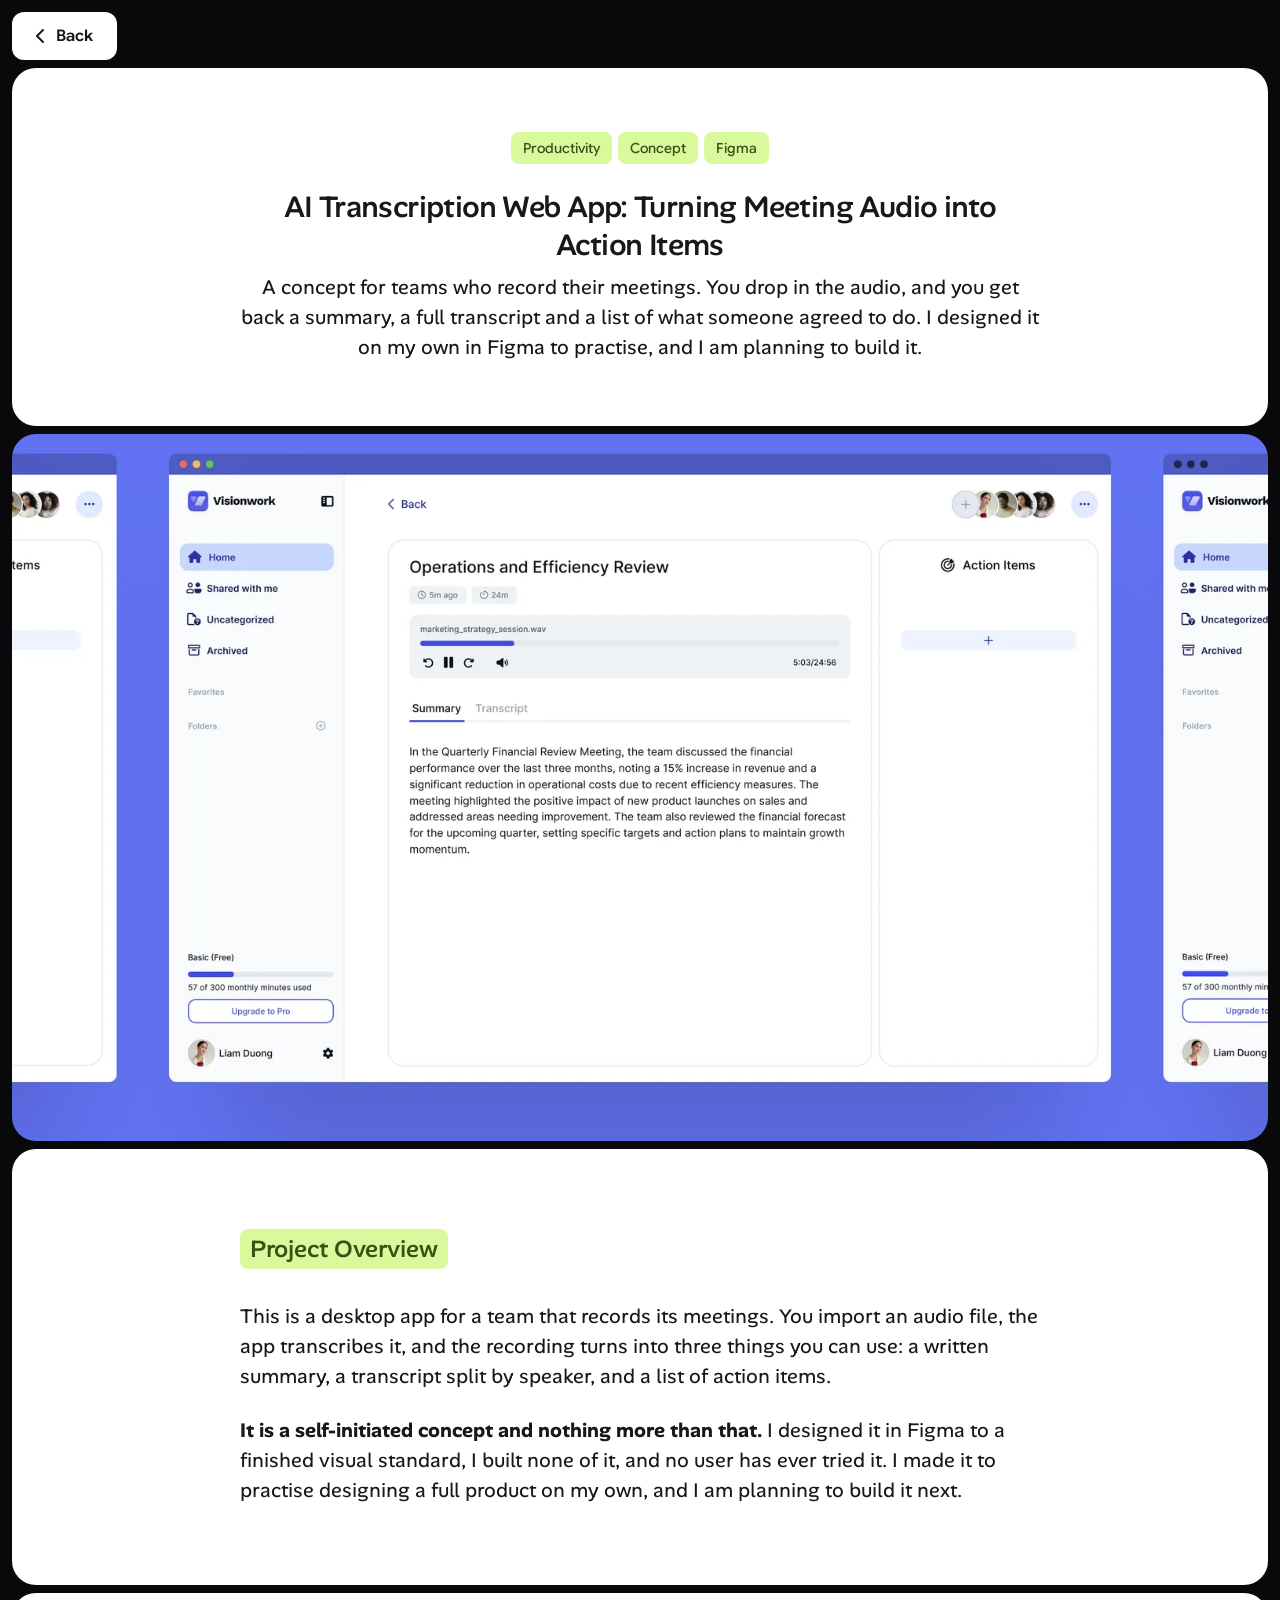
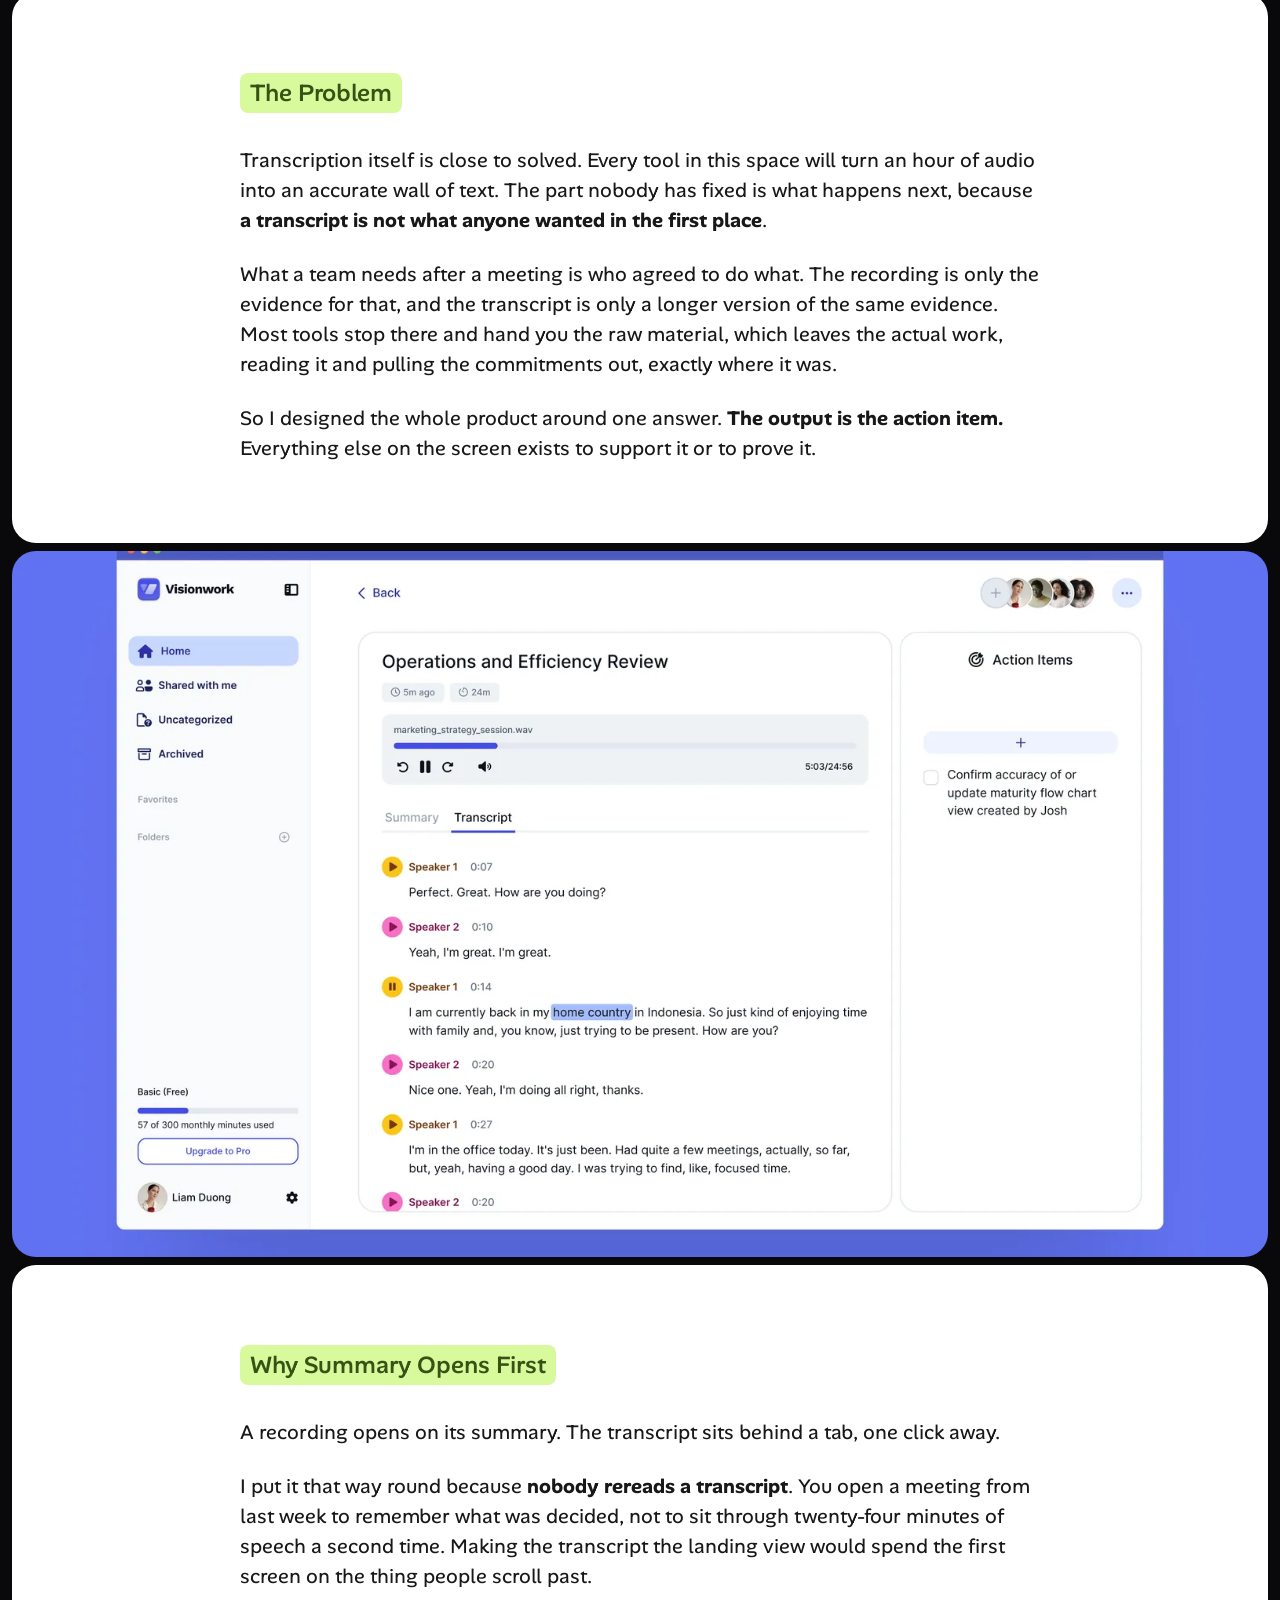
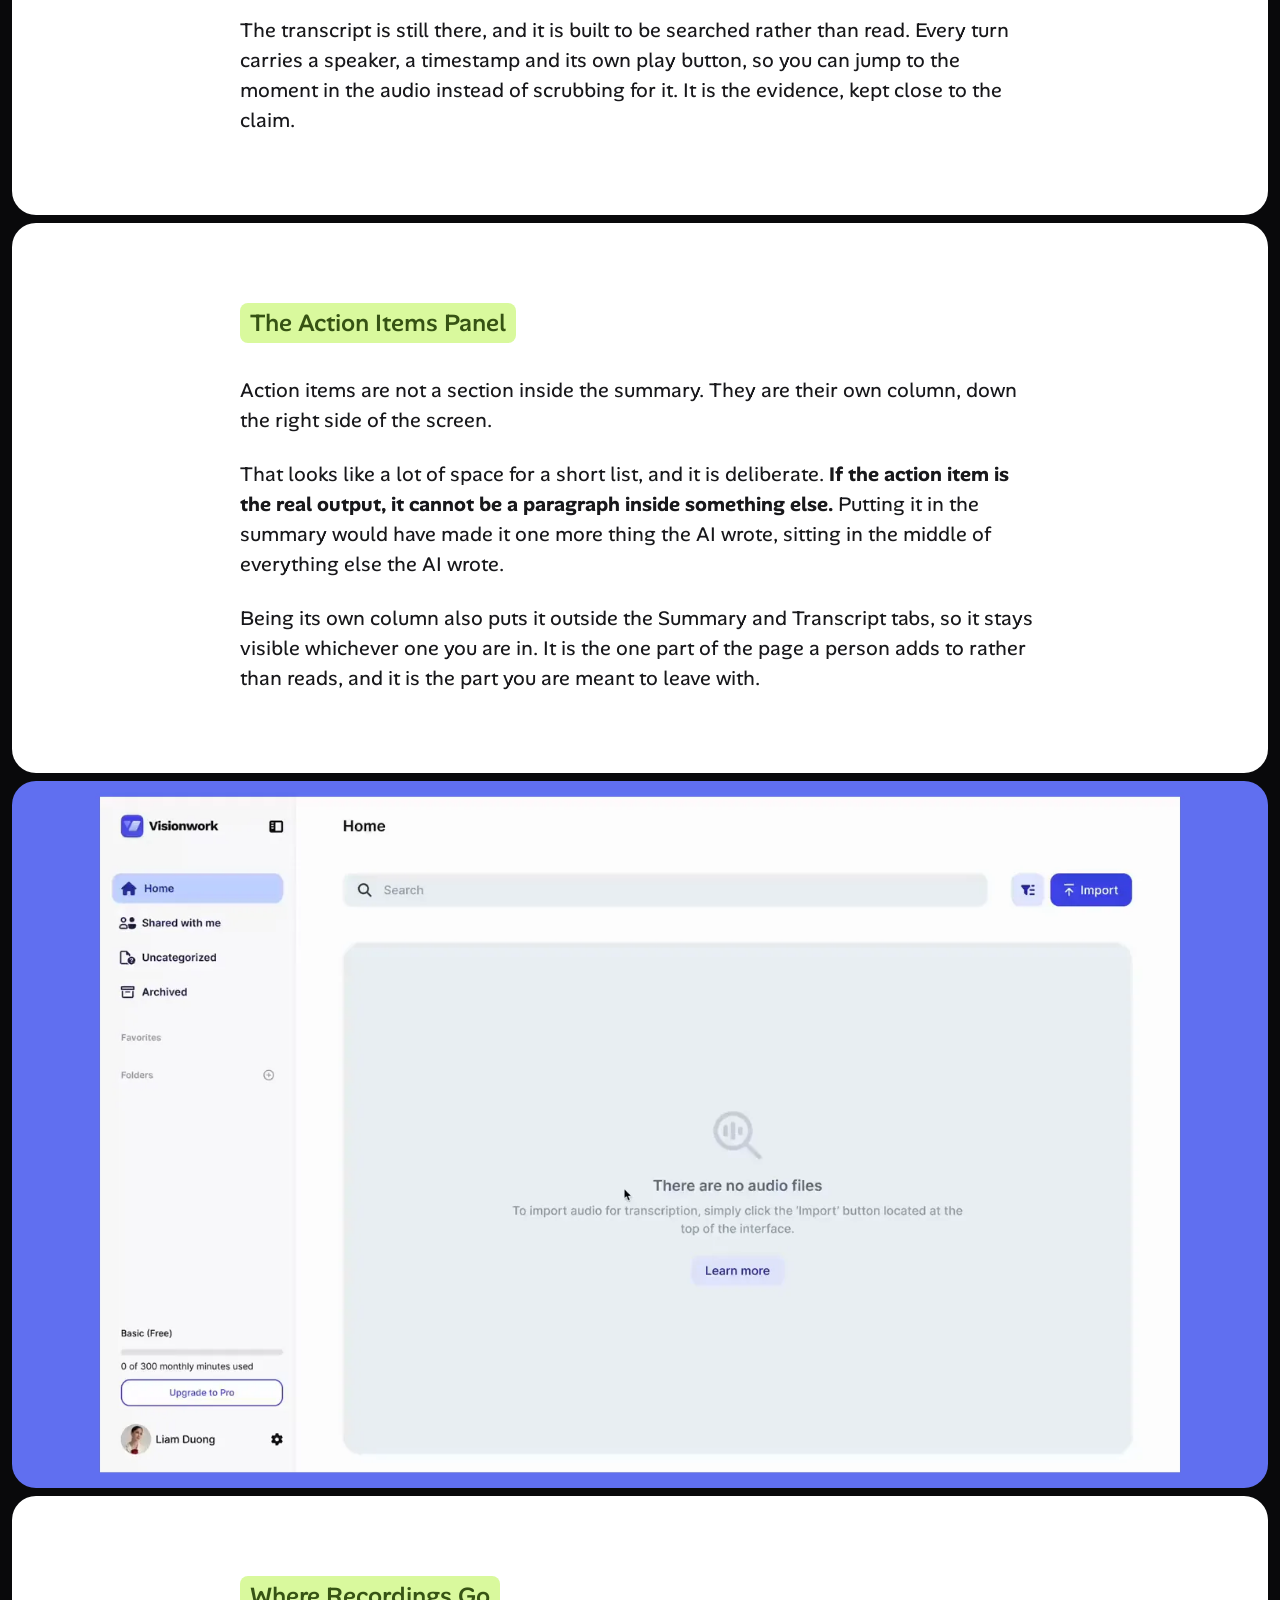
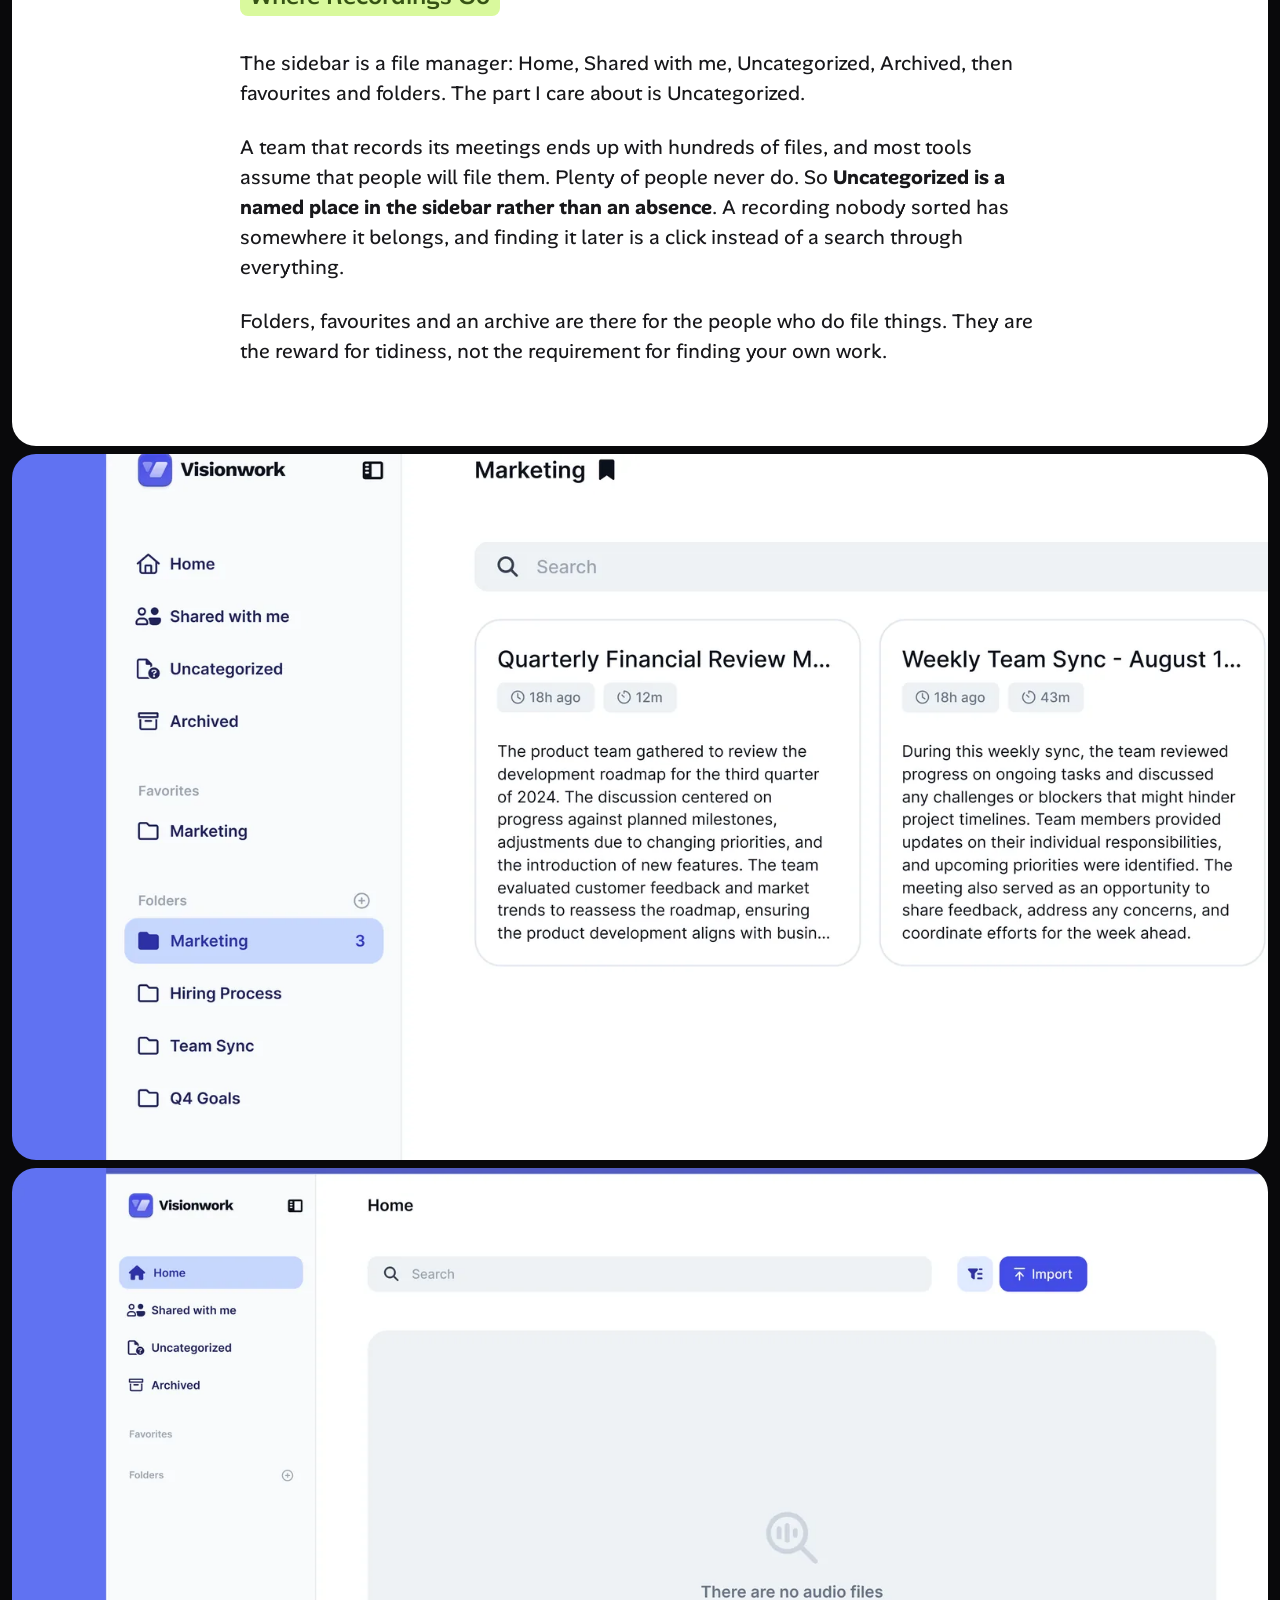
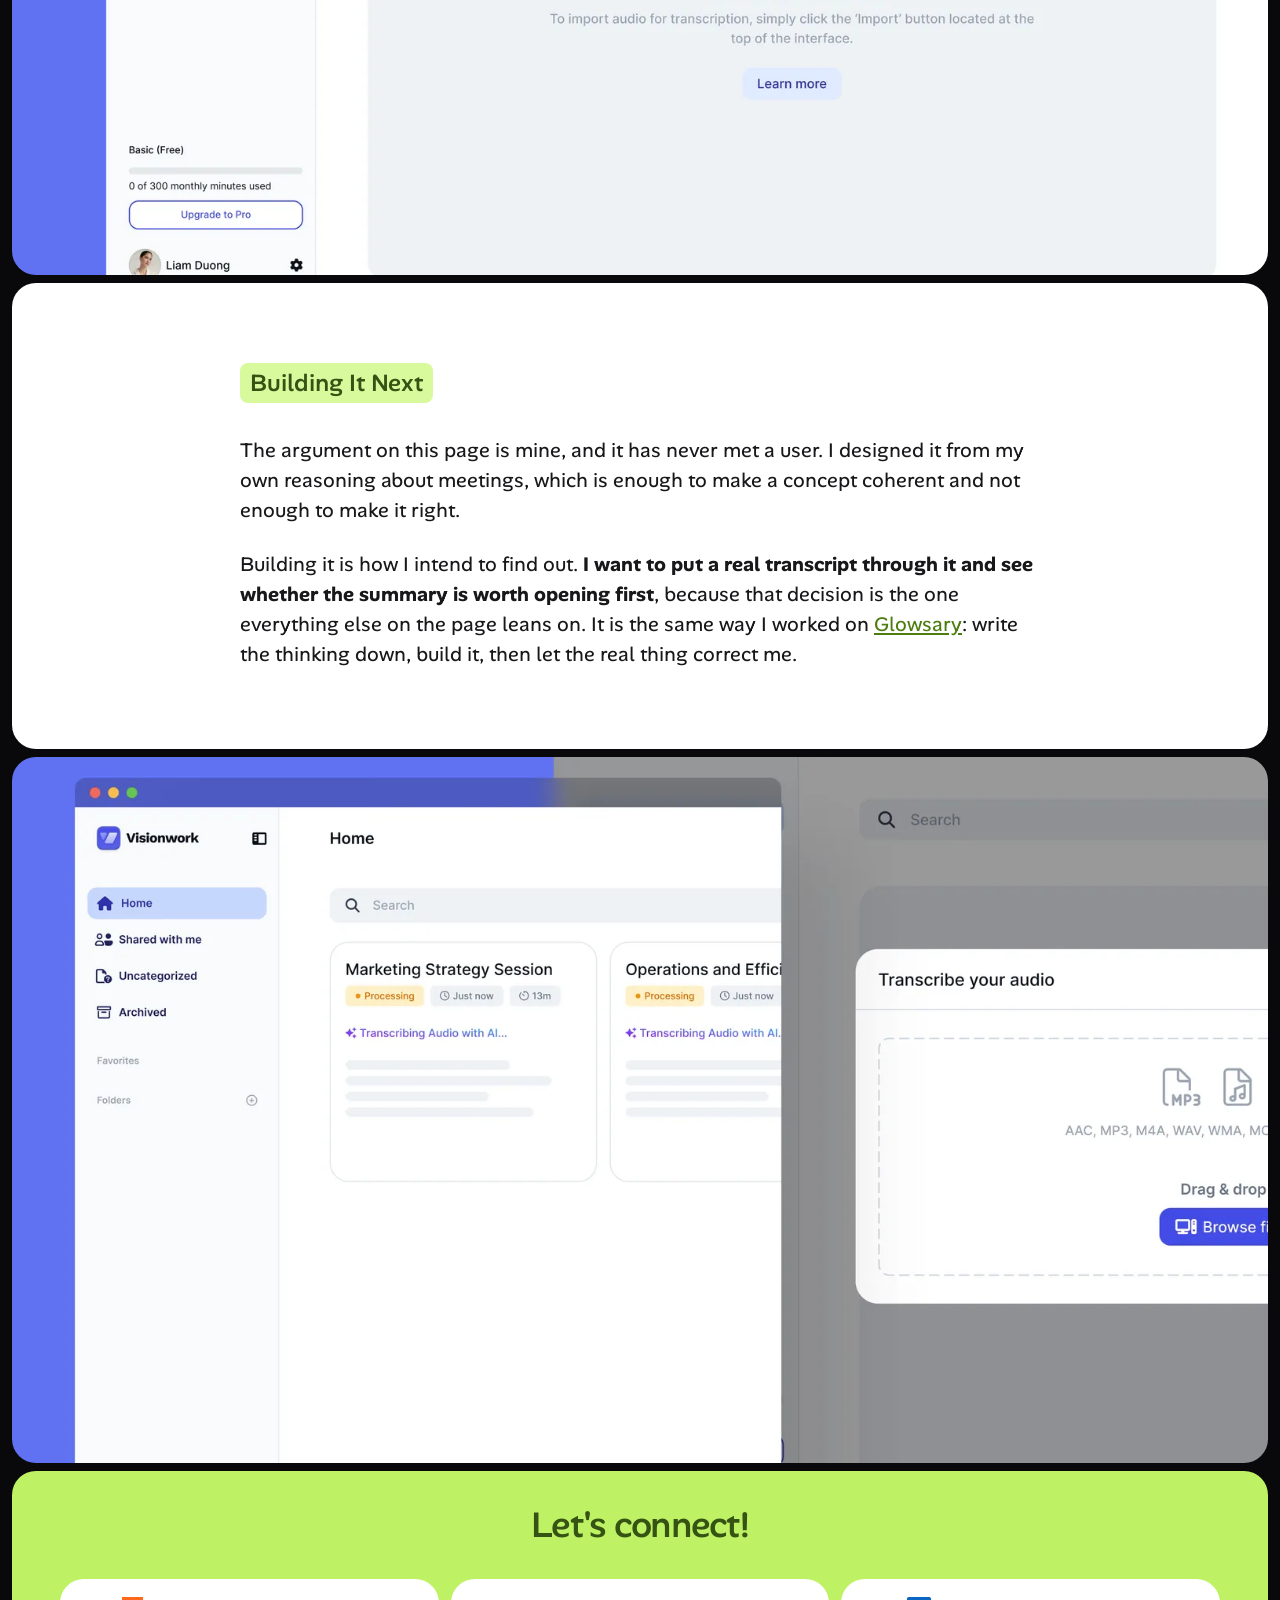
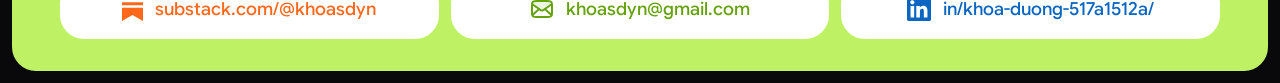
==== ai-transcription.html @ 2e740c95 "Replace the project-04 placeholder with the AI Transcription Web App case study" ====
<!DOCTYPE html>
<html lang="en">
<head>
<meta charset="UTF-8">
<meta name="viewport" content="width=device-width, initial-scale=1.0">

<title>AI Transcription Web App — Case Study | Khoa Duong</title>
<meta name="description" content="A self-initiated concept for teams who record meetings. I designed it around one idea: the useful output of a meeting is not the recording, it is who does what next.">

<meta property="og:type" content="article">
<meta property="og:url" content="https://khoasdyn.github.io/ai-transcription.html">
<meta property="og:title" content="AI Transcription Web App — Case Study | Khoa Duong">
<meta property="og:description" content="A concept for teams who record meetings, designed around the idea that the useful output is the action item, not the transcript.">
<meta property="og:image" content="https://khoasdyn.github.io/assets/images/profile-photo-og.jpg">
<meta name="twitter:card" content="summary">

<meta name="theme-color" content="#09090B">
<link rel="canonical" href="https://khoasdyn.github.io/ai-transcription.html">
<link rel="icon" href="assets/images/logo-avatar.png">

<link rel="preload" href="assets/fonts/alan-sans-variable.woff2" as="font" type="font/woff2" crossorigin>
<link rel="preload" href="assets/fonts/google-sans-flex-variable.woff2" as="font" type="font/woff2" crossorigin>

<link rel="stylesheet" href="css/style.css">
</head>
<body>

<a class="skip-link" href="#case-study">Skip to content</a>

<div class="page">

  <!-- ============ BACK ============ -->
  <a class="back-btn" href="index.html">
    <i class="icon i-chevron-left" aria-hidden="true"></i>Back
  </a>

  <main class="cs-main" id="case-study" tabindex="-1">

  <!-- ============ TITLE ============ -->
  <header class="section cs-title">
    <div class="tag-list">
      <span class="tag">Productivity</span>
      <span class="tag">Concept</span>
      <span class="tag">Figma</span>
    </div>

    <div class="cs-title-text">
      <h1>AI Transcription Web App: Turning Meeting Audio into Action Items</h1>
      <p>A concept for teams who record their meetings. You drop in the audio, and you get back a summary, a full transcript and a list of what someone agreed to do. I designed it on my own in Figma to practise, and I am planning to build it.</p>
    </div>
  </header>

  <!-- ============ COVER ============
       The real cover, the same file the homepage card uses. No lazy loading
       here: it is the largest thing above the fold. -->
  <div class="cs-figure">
    <img src="assets/project-case-study-images/ai-transcription/ai-transcription-cover.webp" fetchpriority="high" decoding="async" alt="The app's detail view, showing an AI summary of a recorded meeting beside an Action Items column">
  </div>

  <!-- ============ BODY ============
       Five real media slots, in reading order: the transcript view, the demo
       recording, the folder sidebar, the empty state, and the import dialog.
       The video autoplays muted on a loop, so it needs no JavaScript and no
       controls.

       Every text block carries a heading. A block with no badge above it reads
       as a loose offcut of the block before it, so the page does not use one. -->

  <section class="section cs-block">
    <h2 class="cs-badge">Project Overview</h2>
    <div class="cs-prose">
      <p>This is a desktop app for a team that records its meetings. You import an audio file, the app transcribes it, and the recording turns into three things you can use: a written summary, a transcript split by speaker, and a list of action items.</p>
      <p><strong>It is a self-initiated concept and nothing more than that.</strong> I designed it in Figma to a finished visual standard, I built none of it, and no user has ever tried it. I made it to practise designing a full product on my own, and I am planning to build it next.</p>
    </div>
  </section>

  <section class="section cs-block">
    <h2 class="cs-badge">The Problem</h2>
    <div class="cs-prose">
      <p>Transcription itself is close to solved. Every tool in this space will turn an hour of audio into an accurate wall of text. The part nobody has fixed is what happens next, because <strong>a transcript is not what anyone wanted in the first place</strong>.</p>
      <p>What a team needs after a meeting is who agreed to do what. The recording is only the evidence for that, and the transcript is only a longer version of the same evidence. Most tools stop there and hand you the raw material, which leaves the actual work, reading it and pulling the commitments out, exactly where it was.</p>
      <p>So I designed the whole product around one answer. <strong>The output is the action item.</strong> Everything else on the screen exists to support it or to prove it.</p>
    </div>
  </section>

  <!-- Image 01 — the Transcript tab open, speaker-labelled and timestamped,
       with a real action item sitting in the right-hand column. -->
  <div class="cs-figure">
    <img src="assets/project-case-study-images/ai-transcription/ai-transcription-01.webp" alt="The Transcript tab, showing the conversation split by speaker with a timestamp on each turn, and an action item in the column on the right" loading="lazy">
  </div>

  <section class="section cs-block">
    <h2 class="cs-badge">Why Summary Opens First</h2>
    <div class="cs-prose">
      <p>A recording opens on its summary. The transcript sits behind a tab, one click away.</p>
      <p>I put it that way round because <strong>nobody rereads a transcript</strong>. You open a meeting from last week to remember what was decided, not to sit through twenty-four minutes of speech a second time. Making the transcript the landing view would spend the first screen on the thing people scroll past.</p>
      <p>The transcript is still there, and it is built to be searched rather than read. Every turn carries a speaker, a timestamp and its own play button, so you can jump to the moment in the audio instead of scrubbing for it. It is the evidence, kept close to the claim.</p>
    </div>
  </section>

  <section class="section cs-block">
    <h2 class="cs-badge">The Action Items Panel</h2>
    <div class="cs-prose">
      <p>Action items are not a section inside the summary. They are their own column, down the right side of the screen.</p>
      <p>That looks like a lot of space for a short list, and it is deliberate. <strong>If the action item is the real output, it cannot be a paragraph inside something else.</strong> Putting it in the summary would have made it one more thing the AI wrote, sitting in the middle of everything else the AI wrote.</p>
      <p>Being its own column also puts it outside the Summary and Transcript tabs, so it stays visible whichever one you are in. It is the one part of the page a person adds to rather than reads, and it is the part you are meant to leave with.</p>
    </div>
  </section>

  <!-- Video 02 — the flow end to end: the empty state, importing two audio
       files, the cards sitting in Processing while the app works, then opening
       a finished recording and adding an action item. Muted and looping, so no
       controls and no audio. -->
  <div class="cs-figure">
    <video src="assets/project-case-study-images/ai-transcription/ai-transcription-02.mp4"
           poster="assets/project-case-study-images/ai-transcription/ai-transcription-02-poster.webp"
           autoplay muted loop playsinline preload="metadata"
           aria-label="A screen recording of the app in use: two audio files are imported, their cards show a Processing state while the app transcribes them, then a finished recording opens on its transcript and an action item is added"></video>
  </div>

  <section class="section cs-block">
    <h2 class="cs-badge">Where Recordings Go</h2>
    <div class="cs-prose">
      <p>The sidebar is a file manager: Home, Shared with me, Uncategorized, Archived, then favourites and folders. The part I care about is Uncategorized.</p>
      <p>A team that records its meetings ends up with hundreds of files, and most tools assume that people will file them. Plenty of people never do. So <strong>Uncategorized is a named place in the sidebar rather than an absence</strong>. A recording nobody sorted has somewhere it belongs, and finding it later is a click instead of a search through everything.</p>
      <p>Folders, favourites and an archive are there for the people who do file things. They are the reward for tidiness, not the requirement for finding your own work.</p>
    </div>
  </section>

  <!-- Image 03 — the sidebar with folders and favourites, and a folder open
       showing its recordings as summary cards. -->
  <div class="cs-figure">
    <img src="assets/project-case-study-images/ai-transcription/ai-transcription-03.webp" alt="A folder called Marketing open in the app, with its recordings shown as cards and the folder list in the sidebar beside them" loading="lazy">
  </div>

  <!-- Image 04 — day one: the empty state, before any audio has been imported. -->
  <div class="cs-figure">
    <img src="assets/project-case-study-images/ai-transcription/ai-transcription-04.webp" alt="The empty state on a new account, telling the reader there are no audio files yet and where the Import button is" loading="lazy">
  </div>

  <section class="section cs-block">
    <h2 class="cs-badge">Building It Next</h2>
    <div class="cs-prose">
      <p>The argument on this page is mine, and it has never met a user. I designed it from my own reasoning about meetings, which is enough to make a concept coherent and not enough to make it right.</p>
      <p>Building it is how I intend to find out. <strong>I want to put a real transcript through it and see whether the summary is worth opening first</strong>, because that decision is the one everything else on the page leans on. It is the same way I worked on <a href="glowsary.html">Glowsary</a>: write the thinking down, build it, then let the real thing correct me.</p>
    </div>
  </section>

  <!-- Image 05 — the import path: the drag-and-drop dialog with the accepted
       audio formats, over the Home screen with two files already processing. -->
  <div class="cs-figure">
    <img src="assets/project-case-study-images/ai-transcription/ai-transcription-05.webp" alt="The import dialog, accepting audio files by drag and drop, over the home screen where two recordings are already being transcribed" loading="lazy">
  </div>

  </main>

  <!-- ============ CONTACT ============
       Same block as the homepage footer, kept identical on purpose. -->
  <footer class="contact">
    <h2>Let's connect!</h2>

    <div class="contact-cards">
      <a class="contact-card contact-substack" href="https://substack.com/@khoasdyn"
         target="_blank" rel="noopener noreferrer" aria-label="Read my writing on Substack">
        <img src="assets/logos/substack-logo.svg" alt="" width="21" height="24">substack.com/@khoasdyn
      </a>
      <a class="contact-card contact-email" href="mailto:khoasdyn@gmail.com"
         aria-label="Email me at khoasdyn@gmail.com">
        <img src="assets/logos/email-icon.svg" alt="" width="24" height="24">khoasdyn@gmail.com
      </a>
      <a class="contact-card contact-linkedin" href="https://www.linkedin.com/in/khoa-duong-517a1512a/"
         target="_blank" rel="noopener noreferrer" aria-label="Connect with me on LinkedIn">
        <img src="assets/logos/linkedin-logo.svg" alt="" width="24" height="24">in/khoa-duong-517a1512a/
      </a>
    </div>
  </footer>

</div>
</body>
</html>
---- css/style.css ----
/* =========================================================
   Khoa Duong — Portfolio
   Fonts

   Both are self-hosted variable fonts, subset to Latin and
   Vietnamese and compressed to WOFF2. One file each covers
   every weight from 300 to 900.

   Alan Sans has no Vietnamese glyphs. The page is in English,
   so it carries the design. Any Vietnamese text must be set
   in Google Sans Flex.
   ========================================================= */
@font-face {
  font-family: "Alan Sans";
  src: url("../assets/fonts/alan-sans-variable.woff2") format("woff2");
  font-weight: 300 900;
  font-style: normal;
  font-display: swap;
}

@font-face {
  font-family: "Google Sans Flex";
  src: url("../assets/fonts/google-sans-flex-variable.woff2") format("woff2");
  font-weight: 300 900;
  font-style: normal;
  font-display: swap;
}

/* =========================================================
   Design tokens
   ========================================================= */
:root {
  /* ---- Primitives -------------------------------------
     Straight from the _Primitives token file. Two scales only:
     Lime is the brand, Zinc is every neutral. Do not add a
     third hue here, and do not write a raw hex anywhere else
     in this file. */
  --lime-50:  #F7FEE7;
  --lime-100: #ECFCCB;
  --lime-200: #D9F99D;
  --lime-300: #BEF264;
  --lime-400: #A3E635;
  --lime-500: #84CC16;
  --lime-600: #65A30D;
  --lime-700: #4D7C0F;
  --lime-800: #3F6212;
  --lime-900: #365314;
  --lime-950: #1A2E05;

  --zinc-50:  #FAFAFA;
  --zinc-100: #F4F4F5;
  --zinc-200: #E4E4E7;
  --zinc-300: #D4D4D8;
  --zinc-400: #A1A1AA;
  --zinc-500: #71717A;
  --zinc-600: #52525B;
  --zinc-700: #3F3F46;
  --zinc-800: #27272A;
  --zinc-900: #18181B;
  --zinc-950: #09090B;

  --white: #FFFFFF;
  --black: #000000;

  /* Third-party brand colours. These are the only values on
     the page outside Lime and Zinc, and they exist so a link
     label matches its own logo. Do not use them for UI. */
  --brand-substack: #FF681A;
  --brand-linkedin: #0A66C2;

  /* ---- Semantic ---------------------------------------
     What the primitives mean. Components reference these,
     never the raw scale, so a rebrand is a change here only. */
  --brand:         var(--lime-300);   /* avatar, footer, primary button */
  --brand-strong:  var(--lime-400);   /* project card icon badge */
  --brand-soft:    var(--lime-200);   /* inline badges in the hero */
  --brand-tint:    var(--lime-100);   /* tool cards */
  --brand-ink:     var(--lime-900);   /* text and icons on a brand surface */
  --brand-ink-soft:var(--lime-800);   /* tool card labels */

  --page:          var(--zinc-950);   /* the dark backdrop behind the cards */
  --surface:       var(--white);      /* section cards */
  --surface-muted: var(--zinc-100);   /* project label strip */
  --border:        var(--zinc-200);

  --text:          var(--zinc-900);   /* headings and primary copy */
  /* Inline links in case study copy. lime-600 is only 3.1:1 on white, so
     links use lime-700 at 5.4:1 instead. */
  --link:          var(--lime-700);
  --text-muted:    var(--zinc-600);
  --text-subtle:   var(--zinc-500);   /* education sub-labels */
  /* Figma specifies zinc-400 for dates, but that is 2.6:1 on white and fails
     WCAG AA. zinc-500 is 4.8:1 and reads almost identically at this size. */
  --text-meta:     var(--zinc-500);   /* dates */

  /* ---- Type scale (Figma) ---- */
  /* --lh-sm is already taken by display-sm, so text-sm's line height is
     --lh-tsm. It is only used by the case study tags. */
  --text-sm:    14px;  --lh-tsm:   20px;
  --text-md:    16px;  --lh-md:    24px;
  --text-lg:    18px;  --lh-lg:    28px;
  --text-xl:    20px;  --lh-xl:    30px;
  --display-xs: 24px;  --lh-xs:    32px;
  --display-sm: 30px;  --lh-sm:    38px;
  --display-md: 36px;  --lh-dmd:   44px;

  /* ---- Radii (Figma) ---- */
  --radius-md:   8px;
  --radius-xl:   12px;
  --radius-2xl:  16px;
  --radius-4xl:  24px;
  --radius-full: 9999px;

  /* ---- Layout ---- */
  --gap-section: 8px;   /* between the dark-separated cards */
  --pad-x: 48px;
  --pad-y: 64px;
  /* Case study body blocks sit taller than the homepage cards */
  --pad-y-case: 80px;
  /* The reading measure. Case study copy is capped at this width and centred
     in its card, so a line stays around 80 characters instead of running the
     full 1416px. Images are deliberately not capped. */
  --measure: 800px;

  --font-display: "Alan Sans", -apple-system, BlinkMacSystemFont, "Segoe UI", sans-serif;
  --font-body: "Google Sans Flex", -apple-system, BlinkMacSystemFont, "Segoe UI", sans-serif;
}

*,
*::before,
*::after { box-sizing: border-box; margin: 0; padding: 0; }

html { scroll-behavior: smooth; }

body {
  background: var(--page);
  font-family: var(--font-display);
  color: var(--text);
  padding: 12px;
  -webkit-font-smoothing: antialiased;
}

img { max-width: 100%; display: block; }

a:focus-visible,
.skip-link:focus-visible {
  outline: 3px solid var(--brand);
  outline-offset: 3px;
  border-radius: 4px;
}

.skip-link {
  position: absolute;
  left: -9999px;
  background: var(--surface);
  color: var(--text);
  padding: 12px 20px;
  border-radius: var(--radius-full);
  font-weight: 500;
  z-index: 10;
}
.skip-link:focus { left: 20px; top: 20px; }

.page {
  max-width: 1416px;
  margin: 0 auto;
  display: flex;
  flex-direction: column;
  gap: var(--gap-section);
}

/* A white rounded card. Every major block is one of these. */
.section {
  background: var(--surface);
  border-radius: var(--radius-4xl);
  padding: var(--pad-y) var(--pad-x);
  display: flex;
  flex-direction: column;
  gap: 32px;
}

/* Section headings */
h2 {
  font-family: var(--font-display);
  font-weight: 500;
  font-size: var(--display-sm);
  line-height: var(--lh-sm);
  letter-spacing: -0.02em;
}

h3 { font-family: var(--font-display); font-weight: 500; }

/* =========================================================
   Hero
   ========================================================= */
.hero {
  align-items: center;
  padding: 40px var(--pad-x);
}

.avatar {
  width: 96px;
  height: 96px;
  border-radius: var(--radius-full);
  background: var(--brand);
  overflow: hidden;
  flex-shrink: 0;
}
.avatar img { width: 100%; height: 100%; object-fit: cover; }

.hero-text {
  display: flex;
  flex-direction: column;
  gap: 24px;
  align-items: center;
  width: 100%;
}

.hero h1 {
  font-family: var(--font-display);
  font-weight: 500;
  font-size: var(--display-md);
  line-height: var(--lh-dmd);
  letter-spacing: -0.02em;
  text-align: center;
}

/* The lede is a wrapping row of phrases and badges rather than a block of text,
   so it can only break at a phrase boundary. The 6px gap is close enough to a
   space at this size to read as ordinary prose, and it also becomes the vertical
   gap between wrapped lines, which is what stops the badges from touching. */
.lede {
  display: flex;
  flex-wrap: wrap;
  align-items: center;
  justify-content: center;
  gap: 6px;
  font-size: var(--display-xs);
  line-height: var(--lh-xs);
  font-weight: 400;
  text-align: center;
}
.lede .phrase { white-space: nowrap; }

/* The vertical padding is what gives the pill its height, so the row gap above
   is measured from the pill edge and not from the text inside it. */
.badge {
  background: var(--brand-soft);
  color: var(--brand-ink);
  border-radius: var(--radius-md);
  padding: 4px 12px;
  font-weight: 500;
  white-space: nowrap;
  -webkit-box-decoration-break: clone;
  box-decoration-break: clone;
}

/* =========================================================
   Icons

   The duotone SVGs are authored with `currentColor`, which an
   <img> cannot inherit. Masking paints them with the current
   text colour while keeping the 12% fill, so one asset file
   works on any background.
   ========================================================= */
.icon {
  display: block;
  width: 24px;
  height: 24px;
  flex-shrink: 0;
  background-color: currentColor;
  -webkit-mask: var(--icon-url) center / contain no-repeat;
  mask: var(--icon-url) center / contain no-repeat;
}
.icon-32 { width: 32px; height: 32px; }

.i-chevron-left { --icon-url: url("../assets/duotone-icons/arrows/chevron-left.svg"); }
.i-folder    { --icon-url: url("../assets/duotone-icons/files/folder.svg"); }
.i-file      { --icon-url: url("../assets/duotone-icons/files/file-attachment-05.svg"); }
.i-briefcase { --icon-url: url("../assets/duotone-icons/education/briefcase-01.svg"); }
.i-data      { --icon-url: url("../assets/duotone-icons/development/data.svg"); }
.i-zap       { --icon-url: url("../assets/duotone-icons/general/zap-fast.svg"); }
.i-code      { --icon-url: url("../assets/duotone-icons/development/code-browser.svg"); }

/* Circular lime chip that holds an icon */
.icon-badge {
  display: flex;
  align-items: center;
  justify-content: center;
  border-radius: var(--radius-full);
  flex-shrink: 0;
  color: var(--brand-ink);
}
.icon-badge-lg { width: 40px; height: 40px; background: var(--brand-strong); }
.icon-badge-xl { width: 48px; height: 48px; background: var(--brand); }

/* =========================================================
   Featured projects
   ========================================================= */
.projects {
  display: grid;
  grid-template-columns: 1fr 1fr;
  column-gap: 24px;
  row-gap: 32px;
}

/* The whole card is one link to its case study, so nothing inside it
   carries its own underline or link colour. */
.project {
  display: flex;
  flex-direction: column;
  gap: 8px;
  color: inherit;
  text-decoration: none;
  transition: transform .15s ease;
}
.project:hover { transform: translateY(-2px); }

.project-cover {
  aspect-ratio: 2880 / 1800;
  border-radius: var(--radius-2xl);
  overflow: hidden;
  background: var(--surface-muted);
}
.project-cover img { width: 100%; height: 100%; object-fit: cover; }

.project-label {
  display: flex;
  align-items: center;
  gap: 12px;
  background: var(--surface-muted);
  border-radius: var(--radius-4xl);
  padding: 16px;
}
.project-label h3 {
  font-size: var(--text-lg);
  line-height: var(--lh-lg);
}

/* =========================================================
   About
   ========================================================= */
.about-row {
  display: flex;
  gap: var(--gap-section);
  align-items: stretch;
}

.about-card { flex: 1 1 0; min-width: 0; }

.about-body {
  display: flex;
  flex-direction: column;
  gap: 24px;
  font-size: var(--text-xl);
  line-height: var(--lh-xl);
  font-weight: 400;
}

.about-photo {
  aspect-ratio: 1;
  border-radius: var(--radius-4xl);
  overflow: hidden;
  flex-shrink: 0;
  background: var(--surface-muted);
}
.about-photo img { width: 100%; height: 100%; object-fit: cover; }

.btn {
  align-self: flex-start;
  display: inline-flex;
  align-items: center;
  gap: 6px;
  background: var(--brand);
  color: var(--brand-ink);
  border-radius: var(--radius-xl);
  padding: 12px 24px;
  font-family: var(--font-body);
  font-weight: 600;
  font-size: var(--text-md);
  line-height: var(--lh-md);
  text-decoration: none;
  transition: background .15s ease;
}
.btn:hover { background: var(--brand-strong); }

/* =========================================================
   Work experience
   ========================================================= */
.jobs {
  display: flex;
  flex-direction: column;
  gap: 16px;
}

.job {
  display: flex;
  flex-direction: column;
  gap: 16px;
  padding: 32px 0;
  border-bottom: 1px solid var(--border);
}
.job-no-photos { gap: 0; }

.job-head {
  display: flex;
  align-items: center;
  justify-content: space-between;
  gap: 16px;
  flex-wrap: wrap;
}

.job-title {
  display: flex;
  align-items: center;
  gap: 16px;
}
.job-title h3 {
  font-size: var(--text-xl);
  line-height: var(--lh-xl);
  letter-spacing: -0.02em;
}

.job-meta {
  display: flex;
  gap: 12px;
  font-size: var(--text-lg);
  line-height: var(--lh-lg);
  letter-spacing: -0.02em;
  font-weight: 400;
}
.job-date { color: var(--text-meta); }

.job-photos {
  display: flex;
  gap: 12px;
}
.job-photo {
  flex: 1 1 0;
  min-width: 0;
  aspect-ratio: 16 / 9;
  border-radius: var(--radius-4xl);
  overflow: hidden;
  background: var(--surface-muted);
}
.job-photo img { width: 100%; height: 100%; object-fit: cover; }
/* Keeps the remaining photos at one third width when a row is short */
.job-photo-empty { background: none; }

/* =========================================================
   Education and tools
   ========================================================= */
/* Three equal columns: Education takes one, Tools spans the other two */
.lower-grid {
  display: grid;
  grid-template-columns: repeat(3, 1fr);
  gap: var(--gap-section);
  align-items: start;
}
.tools { grid-column: span 2; }

.education { height: 100%; }

.edu-list {
  display: flex;
  flex-direction: column;
  gap: 24px;
}
.edu-item {
  display: flex;
  gap: 20px;
  align-items: flex-start;
}
.edu-logo {
  display: flex;
  align-items: center;
  padding: 6px 0;
  flex-shrink: 0;
}
.edu-logo img { width: 40px; height: 40px; object-fit: contain; }

.edu-text { display: flex; flex-direction: column; gap: 4px; }
.edu-text h3 {
  font-size: var(--text-lg);
  line-height: var(--lh-lg);
}
.edu-text p {
  font-size: var(--text-md);
  line-height: var(--lh-md);
  color: var(--text-subtle);
  font-weight: 400;
}

.tools-lede {
  font-size: var(--text-xl);
  line-height: var(--lh-xl);
  font-weight: 400;
}

.tool-grid {
  display: grid;
  grid-template-columns: repeat(3, 1fr);
  gap: 12px;
}
.tool {
  display: flex;
  flex-direction: column;
  align-items: center;
  justify-content: center;
  gap: 12px;
  background: var(--brand-tint);
  color: var(--brand-ink-soft);
  border-radius: var(--radius-4xl);
  padding: 24px 12px;
  text-align: center;
}
.tool img { width: 32px; height: 32px; object-fit: contain; }
.tool span {
  font-size: var(--text-lg);
  line-height: var(--lh-lg);
  font-weight: 500;
  letter-spacing: -0.02em;
}

/* =========================================================
   Contact
   ========================================================= */
.contact {
  background: var(--brand);
  border-radius: var(--radius-4xl);
  padding: 32px var(--pad-x);
  display: flex;
  flex-direction: column;
  align-items: center;
  gap: 32px;
}
.contact h2 {
  font-size: var(--display-md);
  line-height: var(--lh-dmd);
  color: var(--brand-ink);
  text-align: center;
}

.contact-cards {
  display: flex;
  gap: 12px;
  width: 100%;
}
.contact-card {
  flex: 1 1 0;
  min-width: 0;
  display: flex;
  align-items: center;
  justify-content: center;
  gap: 12px;
  background: var(--surface);
  border-radius: var(--radius-4xl);
  padding: 16px;
  font-family: var(--font-body);
  font-weight: 500;
  font-size: var(--text-lg);
  line-height: var(--lh-lg);
  text-decoration: none;
  transition: transform .15s ease;
}
.contact-card:hover { transform: translateY(-2px); }
.contact-card img { flex-shrink: 0; }

.contact-substack { color: var(--brand-substack); }
.contact-email    { color: var(--lime-600); }
.contact-linkedin { color: var(--brand-linkedin); }

/* =========================================================
   Case study page

   Only used by the case study pages, never by the homepage.
   Every block below is a `.section` card first, so the page
   keeps the same rounded-card rhythm and 8px gap as index.html.
   ========================================================= */

/* Sits on the dark page above the first card, so it carries its
   own white surface rather than living inside a section. */
.back-btn {
  align-self: flex-start;
  display: inline-flex;
  align-items: center;
  gap: 4px;
  background: var(--surface);
  color: var(--text);
  border-radius: var(--radius-xl);
  /* Asymmetric on purpose: the chevron already carries its own
     optical space on the left, so the label gets the wider side. */
  padding: 12px 24px 12px 16px;
  font-family: var(--font-body);
  font-weight: 600;
  font-size: var(--text-md);
  line-height: var(--lh-md);
  text-decoration: none;
  transition: background .15s ease;
}
.back-btn:hover { background: var(--surface-muted); }

/* The case study itself, wrapped in <main> so the page has a main landmark and
   the skip link lands on the content rather than on a heading. It repeats
   `.page`'s column so nesting it changes nothing visually. */
.cs-main {
  display: flex;
  flex-direction: column;
  gap: var(--gap-section);
}

/* ---- Title card ---- */
.cs-title {
  align-items: center;
  gap: 24px;
  text-align: center;
}

.tag-list {
  display: flex;
  flex-wrap: wrap;
  justify-content: center;
  gap: 6px;
}

/* Not the hero `.badge`: this one is smaller, set in the body font, and
   must keep its pill shape at every width, which `.badge` gives up below
   700px so the hero lede can wrap as running text. */
.tag {
  background: var(--brand-soft);
  color: var(--brand-ink);
  border-radius: var(--radius-md);
  padding: 6px 12px;
  font-family: var(--font-body);
  font-weight: 500;
  font-size: var(--text-sm);
  line-height: var(--lh-tsm);
}

.cs-title-text {
  display: flex;
  flex-direction: column;
  gap: 8px;
  width: 100%;
  /* Same measure as the body copy, so the lede under the title does not run
     wider than the paragraphs it introduces. */
  max-width: var(--measure);
}
.cs-title h1 {
  font-family: var(--font-display);
  font-weight: 500;
  font-size: var(--display-sm);
  line-height: var(--lh-sm);
  letter-spacing: -0.02em;
}
.cs-title-text p {
  font-size: var(--text-xl);
  line-height: var(--lh-xl);
  font-weight: 400;
}

/* ---- Body blocks ----
   The three variants of the Project Overview Section component.

   A single centred grid column is what caps the reading measure. Grid rather
   than a max-width on `.cs-prose`, because the badge has to line up with the
   left edge of that column while still hugging its own text, which
   `justify-self: start` gives for free. The padding stays as the minimum
   gutter, so below ~900px the column simply runs out of room and the padding
   takes over. */
.cs-block {
  padding: var(--pad-y-case) var(--pad-x);
  display: grid;
  grid-template-columns: minmax(0, var(--measure));
  justify-content: center;
}

/* Paragraph stack. The 24px gap is the spacing between paragraphs
   inside one block, not between blocks. */
.cs-prose {
  display: flex;
  flex-direction: column;
  gap: 24px;
  font-size: var(--text-xl);
  line-height: var(--lh-xl);
  font-weight: 400;
}

/* Links inside body copy. Everywhere else on the site a link is a whole
   card or button, so this is the only place an inline link appears. */
.cs-prose a {
  color: var(--link);
  text-decoration: underline;
  text-underline-offset: 2px;
}

/* The section heading. It is an <h2>, so the letter-spacing from the global
   h2 rule is reset here to keep the pill exactly as the design draws it. */
.cs-badge {
  justify-self: start;
  background: var(--brand-soft);
  color: var(--brand-ink);
  border-radius: var(--radius-md);
  padding: 4px 10px;
  font-family: var(--font-display);
  font-weight: 500;
  font-size: var(--display-xs);
  line-height: var(--lh-xs);
  letter-spacing: normal;
}

/* Full-bleed 16:9 image. No white card around it, the image is the card. */
.cs-figure {
  aspect-ratio: 16 / 9;
  border-radius: var(--radius-4xl);
  overflow: hidden;
  background: var(--surface-muted);
}
.cs-figure img,
.cs-figure video { width: 100%; height: 100%; object-fit: cover; display: block; }

/* =========================================================
   Responsive

   There is no mobile design yet, so these breakpoints keep the
   desktop layout intact and collapse it in the obvious places.
   ========================================================= */

/* Laptop: tighten the generous desktop padding */
@media (max-width: 1200px) {
  :root { --pad-x: 32px; --pad-y: 48px; --pad-y-case: 64px; }
  .contact-card { font-size: var(--text-md); }
}

/* Tablet: the two-up blocks stack */
@media (max-width: 900px) {
  :root {
    --display-md: 30px; --lh-dmd: 38px;
    --display-sm: 26px; --lh-sm:  34px;
    --display-xs: 20px; --lh-xs:  30px;
    --text-xl:    18px; --lh-xl:  28px;
    --pad-y-case: 48px;
  }
  .about-row { flex-direction: column; }
  .about-photo { aspect-ratio: 16 / 10; width: 100%; }
  .lower-grid { grid-template-columns: 1fr; }
  .tools { grid-column: auto; }
  .job-head { flex-direction: column; align-items: flex-start; gap: 12px; }
}

/* Small tablet and large phone */
@media (max-width: 700px) {
  :root {
    --pad-x: 24px; --pad-y: 32px;
    --pad-y-case: 40px;
  }
  .projects { grid-template-columns: 1fr; }
  .tool-grid { grid-template-columns: repeat(2, 1fr); }
  .contact-cards { flex-direction: column; }
  .job-photos { flex-wrap: wrap; }
  .job-photo { flex-basis: calc(50% - 6px); }
  .job-photo-empty { display: none; }

  /* From here down the longest phrase is wider than the column, so the row
     layout is dropped and the lede flows as ordinary inline text that can wrap
     anywhere. `inline` plus box-decoration-break keeps the pill shape if a badge
     splits over two lines, and the vertical padding goes with it, because
     padding on an inline box does not push the lines apart, it overlaps them. */
  .lede { display: block; }
  .lede .phrase { white-space: normal; }
  .badge { display: inline; padding: 0 12px; }
}

/* Phone */
@media (max-width: 480px) {
  body { padding: 8px; }
  :root {
    --pad-x: 20px; --pad-y: 28px;
    --pad-y-case: 32px;
    --display-md: 26px; --lh-dmd: 34px;
    --display-sm: 22px; --lh-sm:  30px;
  }
  /* Radii that read as generous at 1440px look like blobs at 375px */
  .cs-figure { border-radius: var(--radius-2xl); }
  .job-photos { flex-direction: column; }
  .job-photo { flex-basis: auto; width: 100%; }
  .tool-grid { grid-template-columns: 1fr 1fr; }
  .contact-card { font-size: 15px; }
  /* Below this width a long badge is wider than the column, so let it wrap */
  .badge { white-space: normal; }
}

@media (prefers-reduced-motion: reduce) {
  html { scroll-behavior: auto; }
  * { transition: none !important; }
}
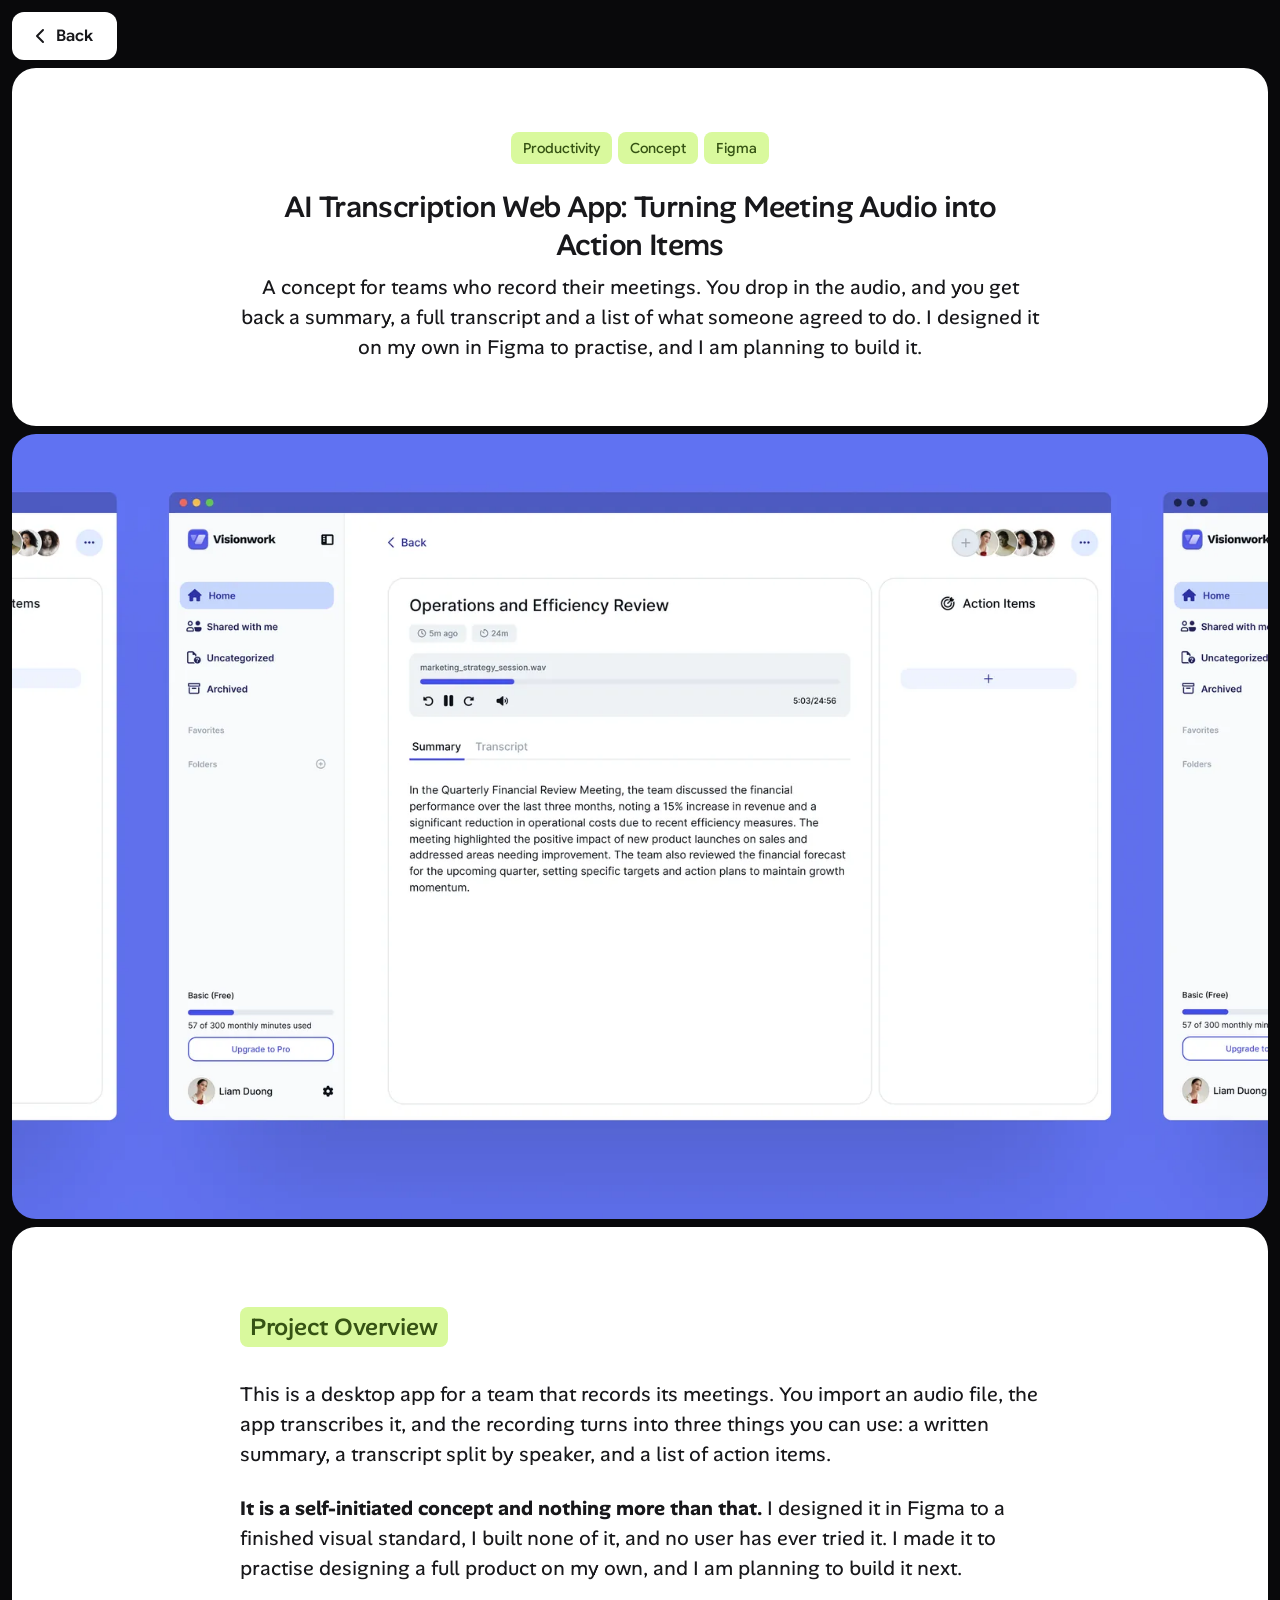
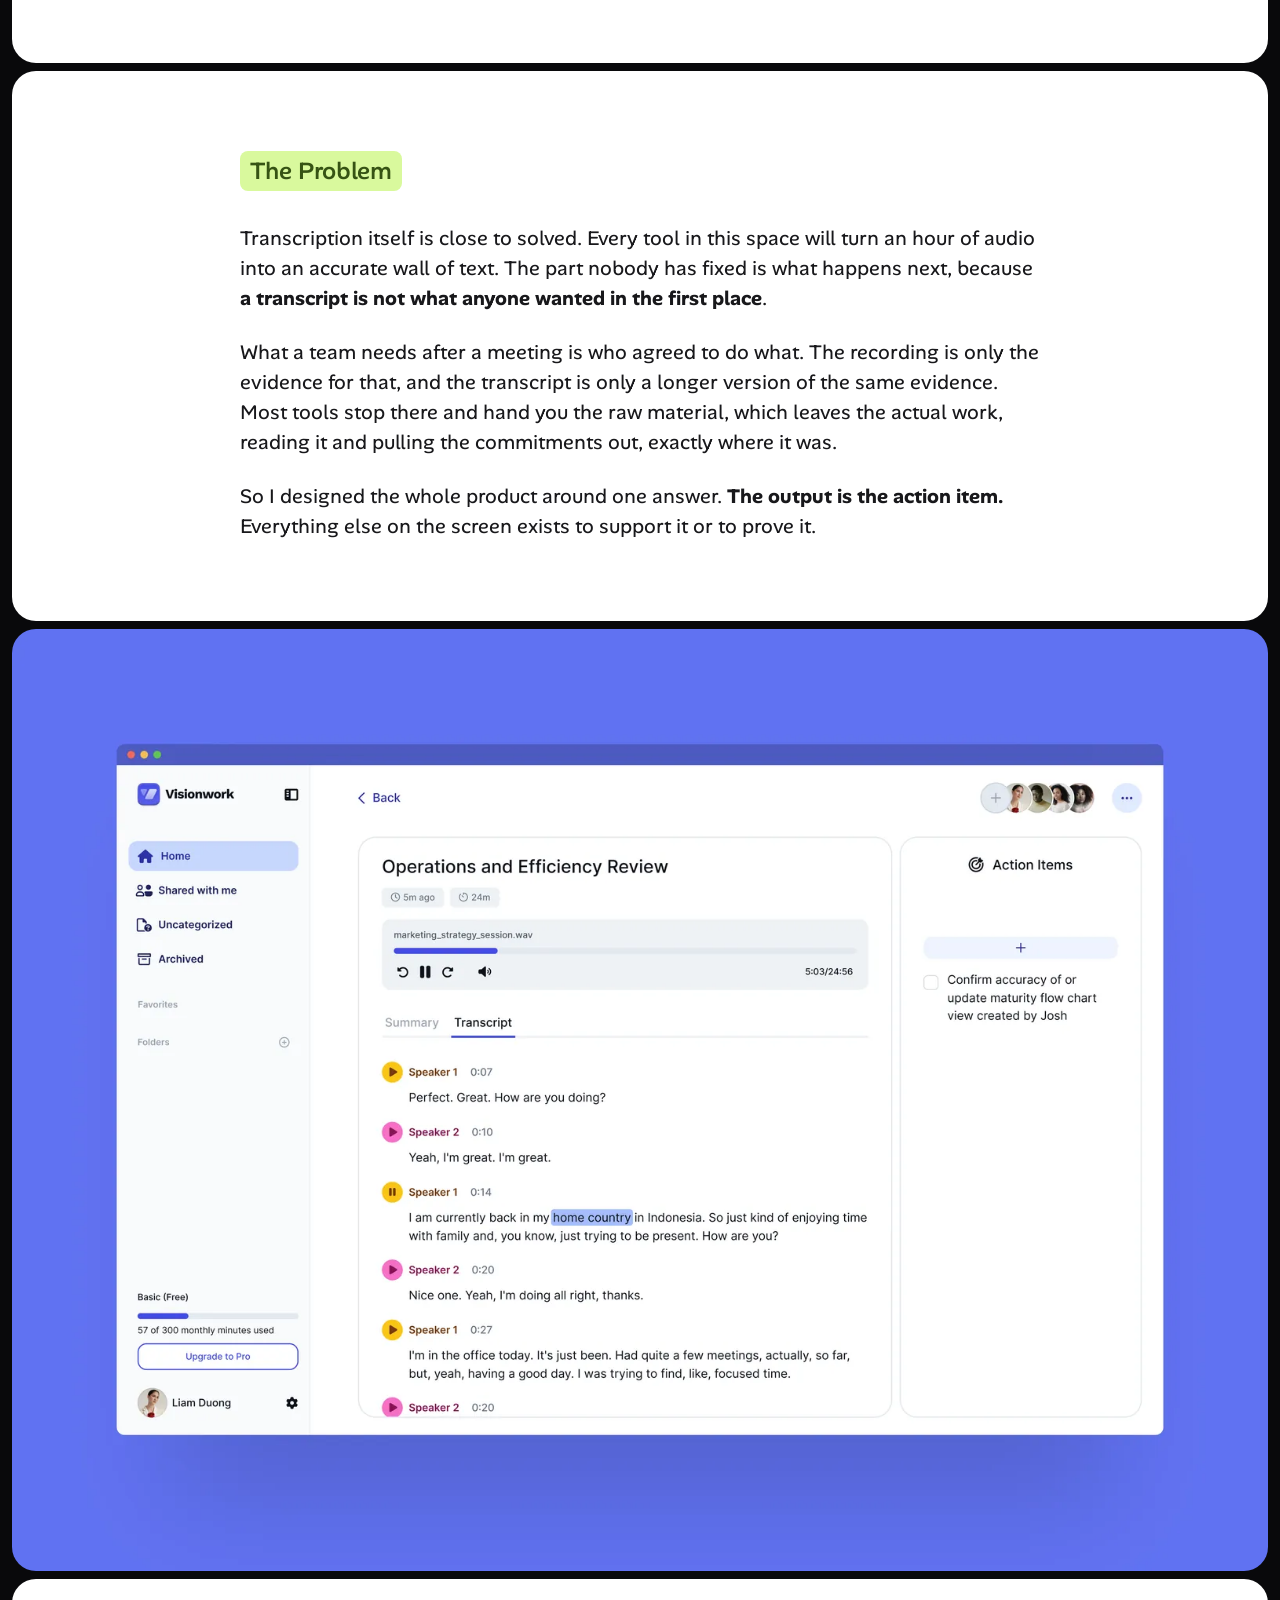
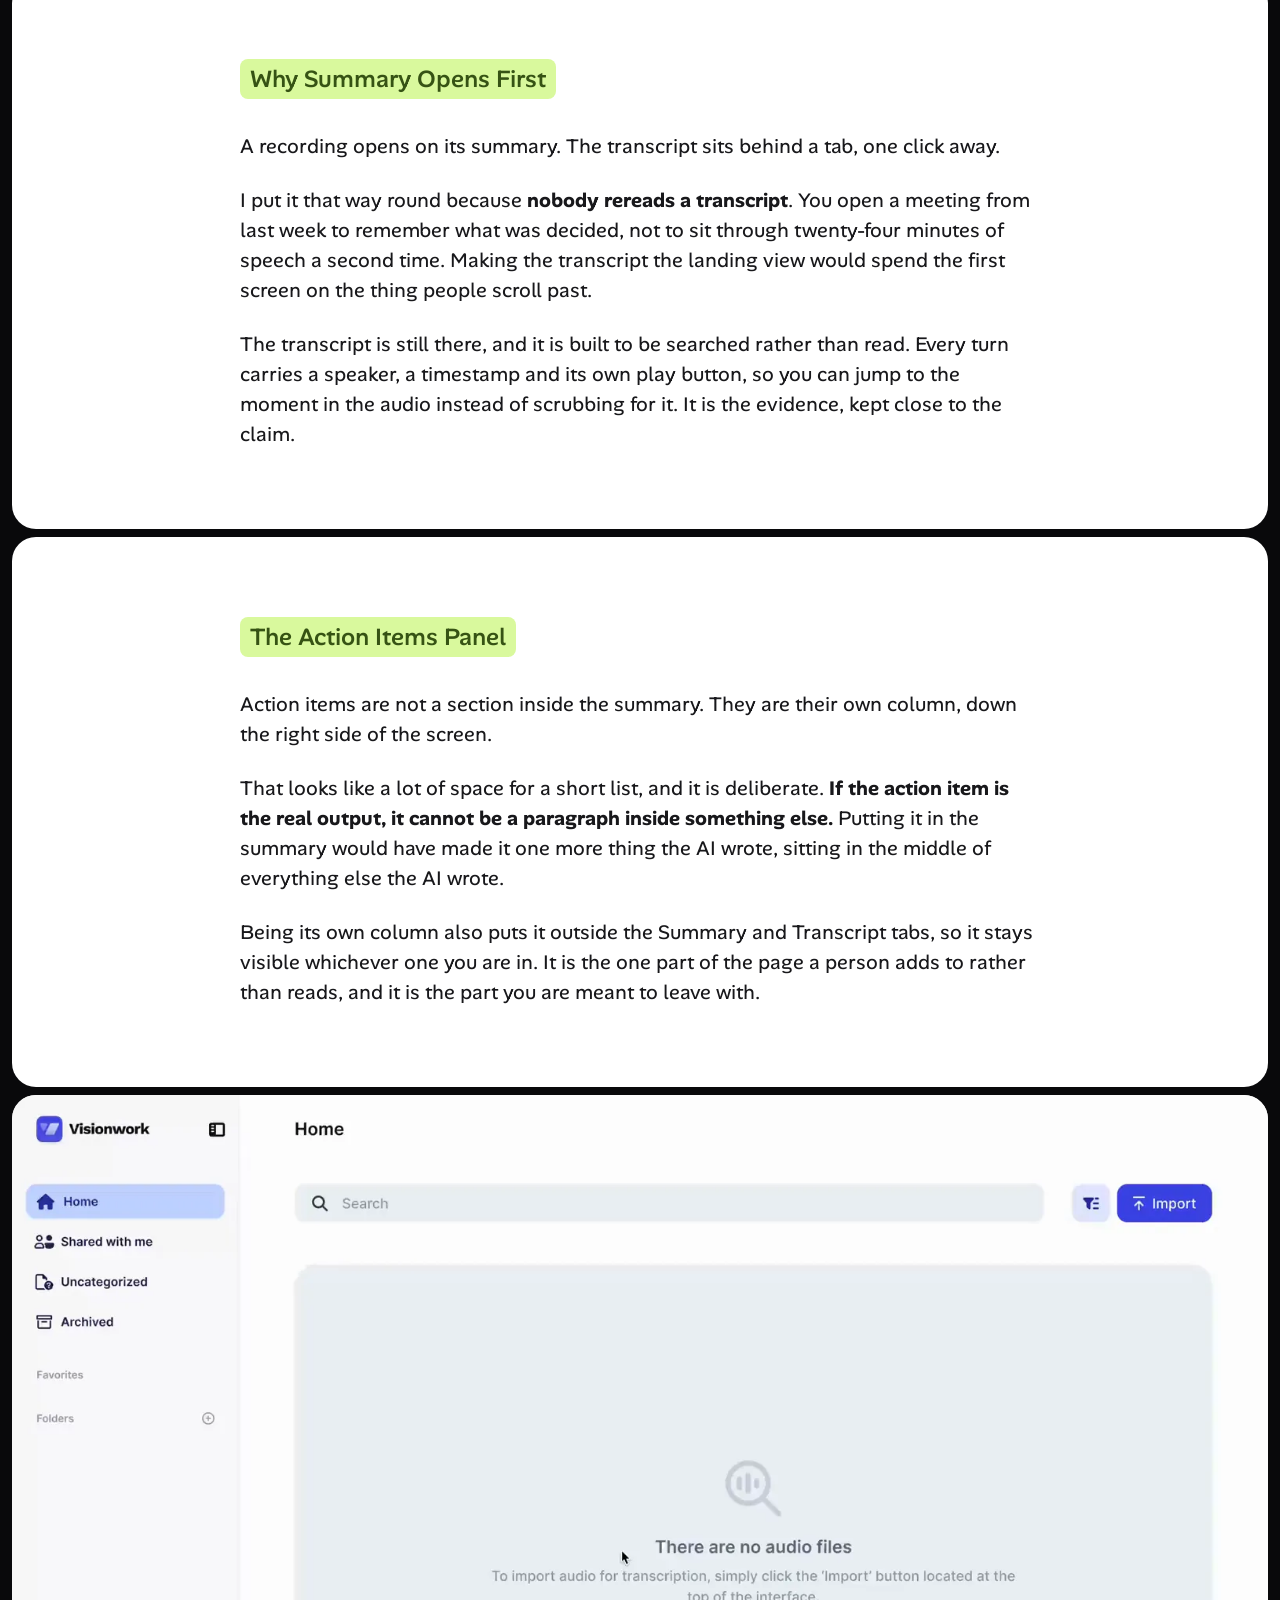
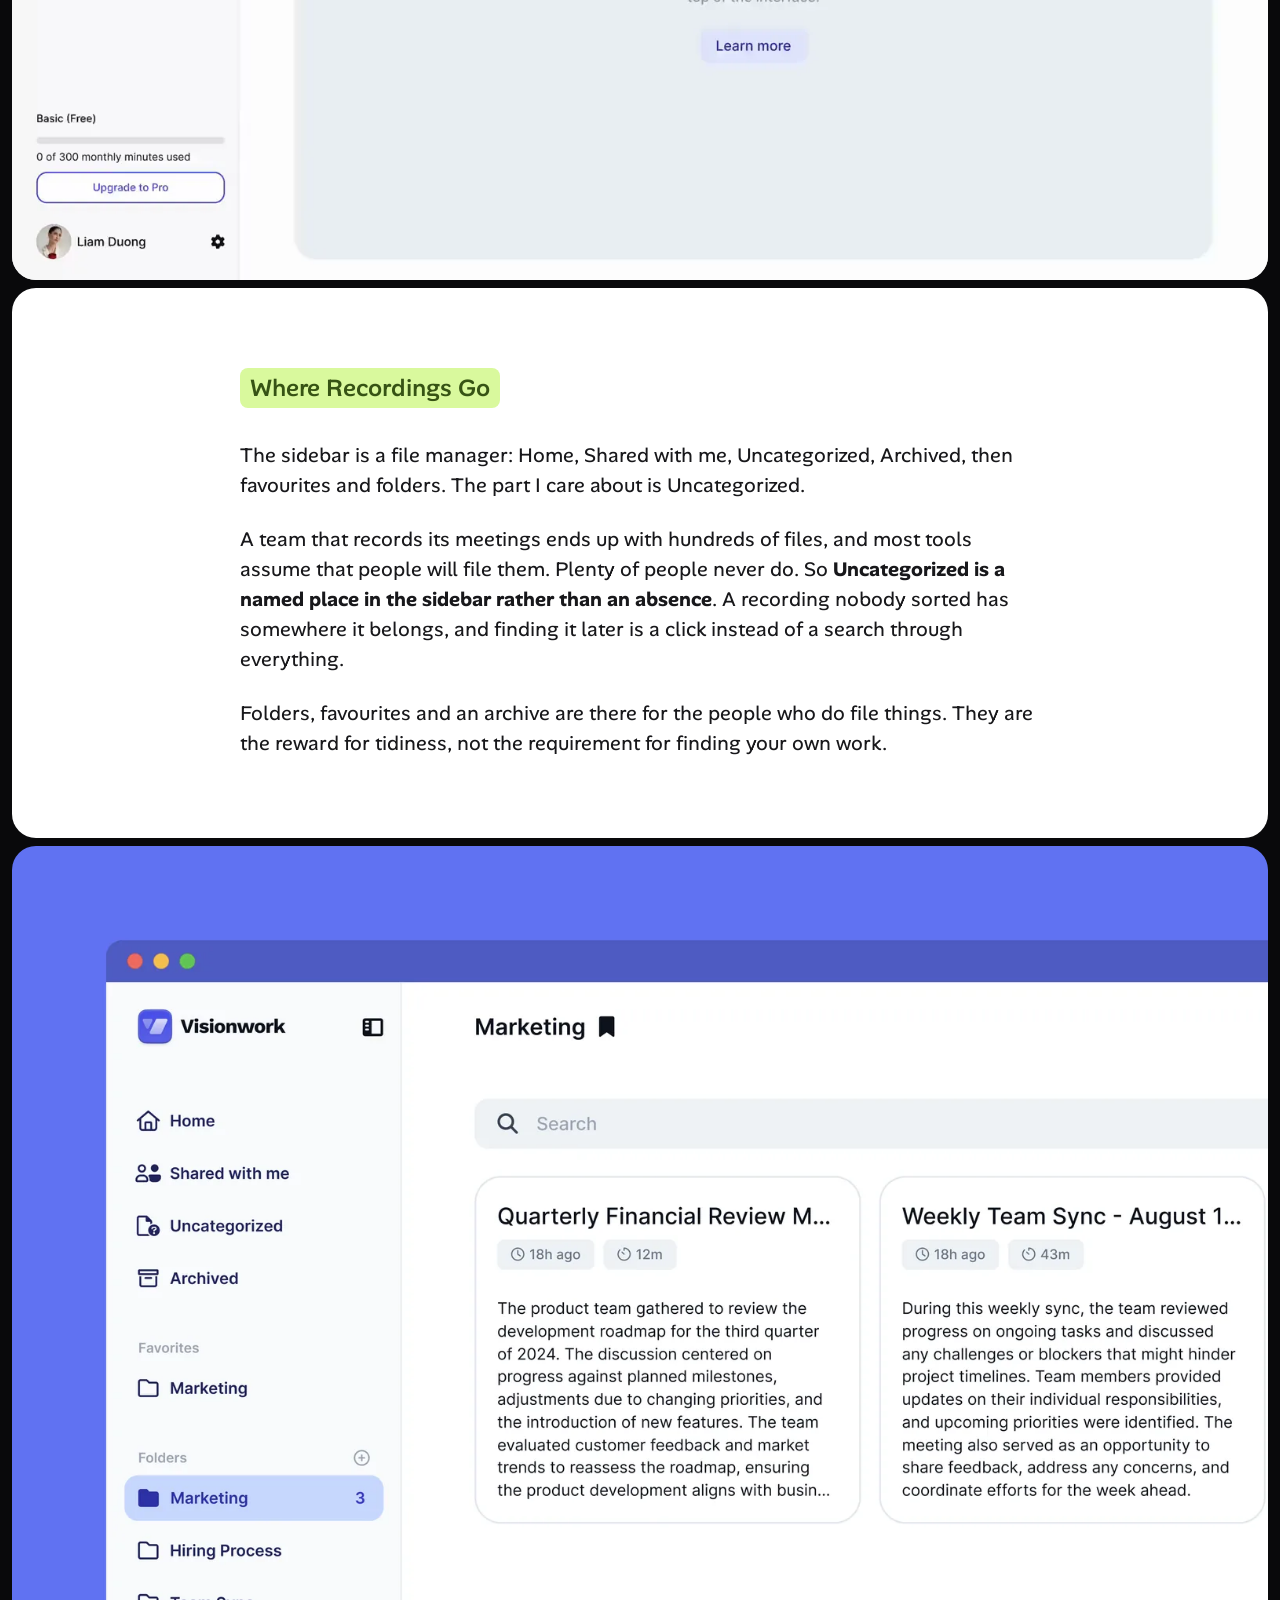
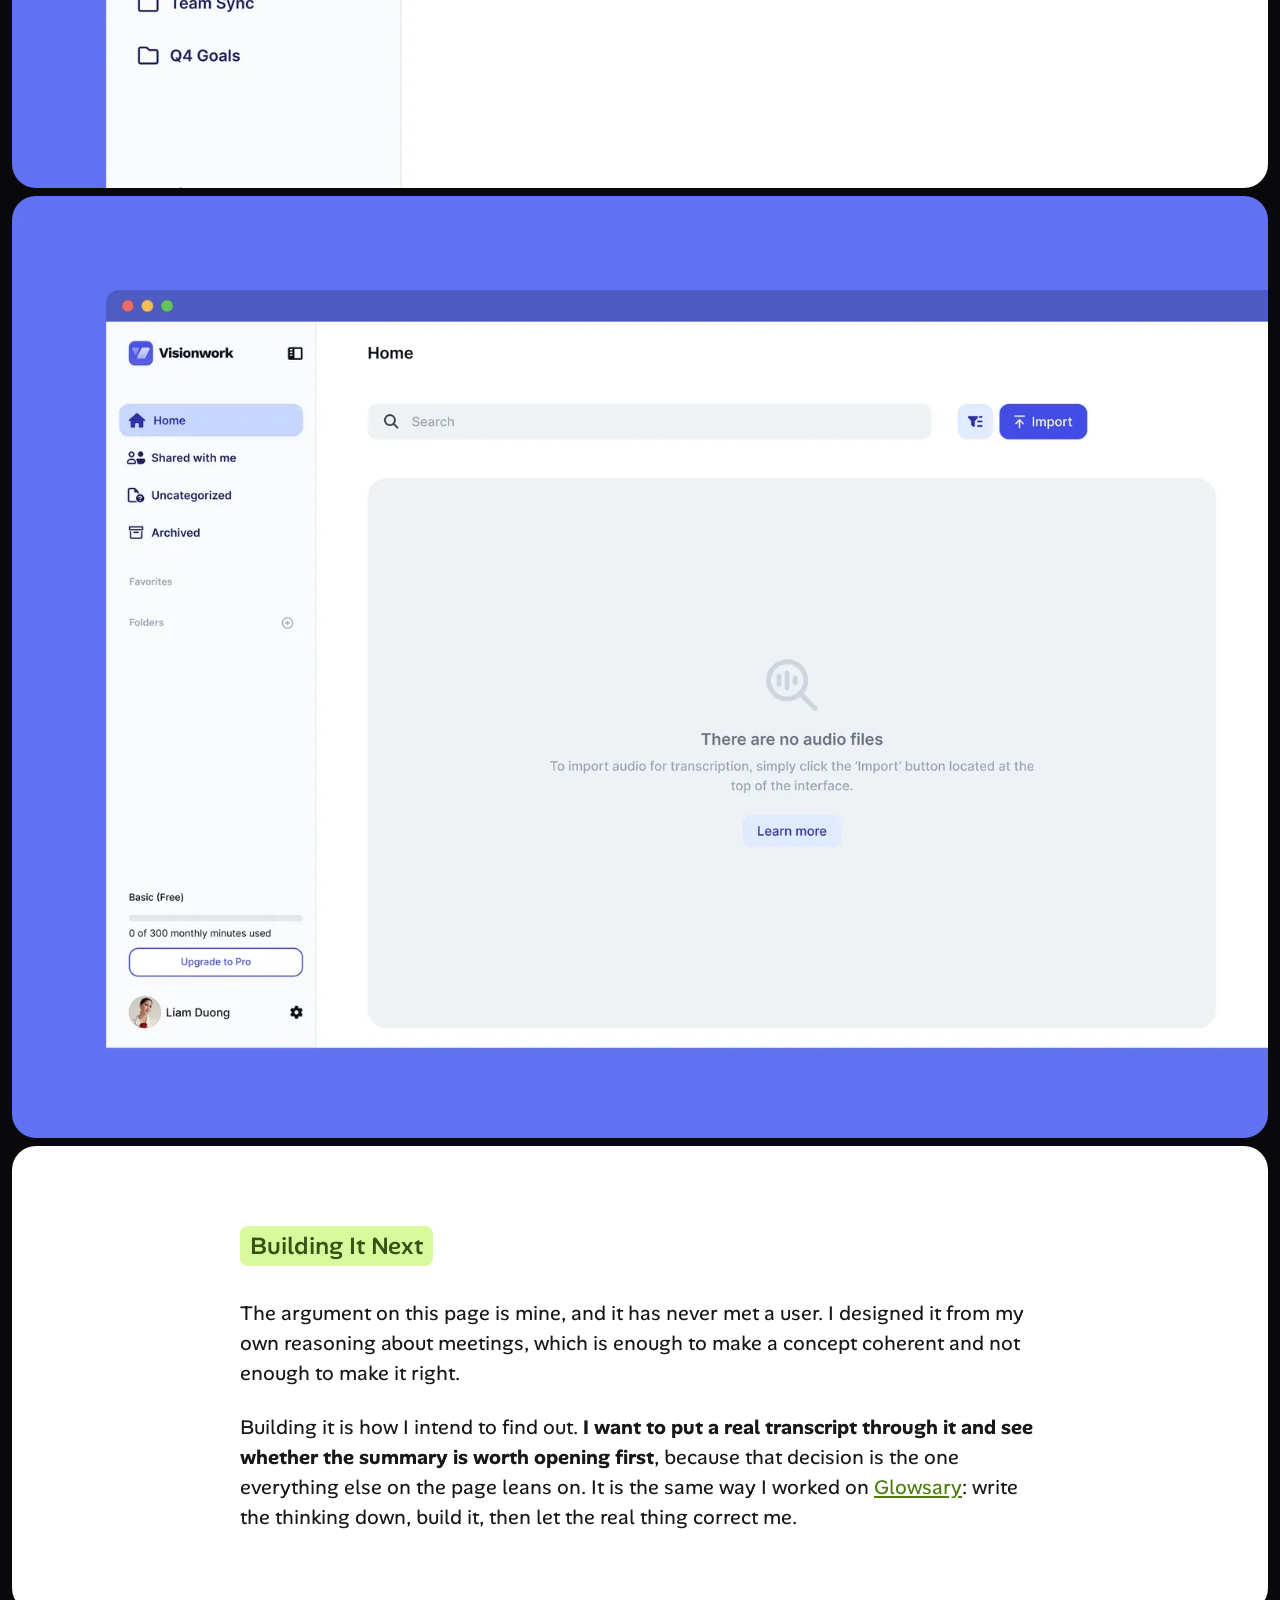
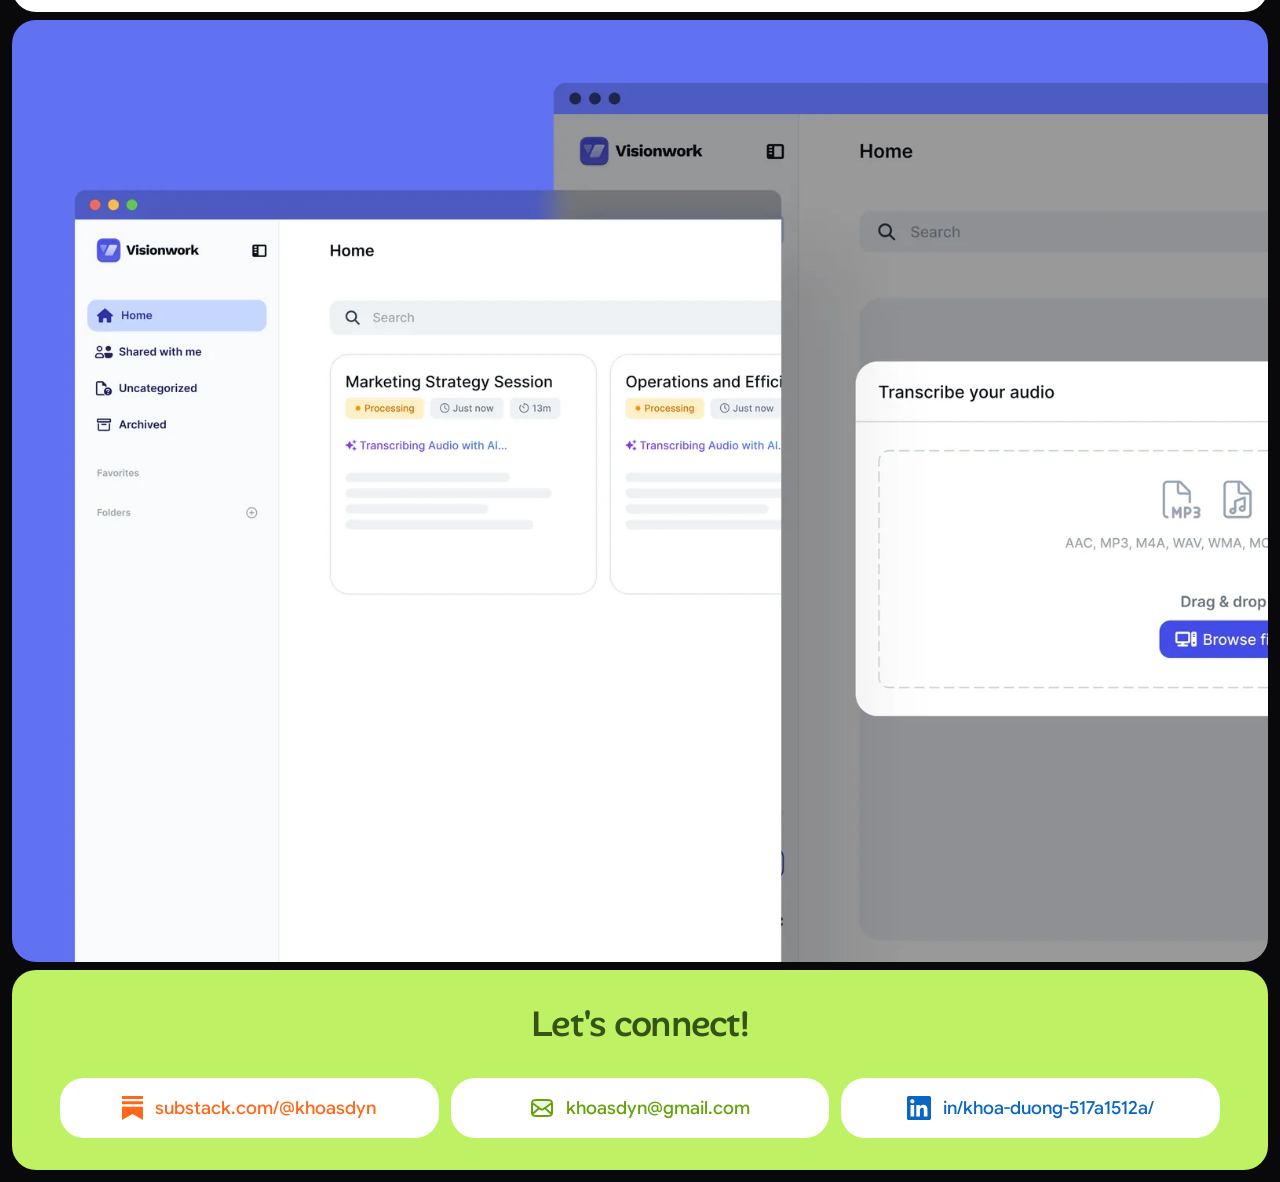
==== commit a57e6976: "Show case study media uncropped, fix the cover to 16:10, and remove the skip link" ====
--- a/ai-transcription.html
+++ b/ai-transcription.html
@@ -25,7 +25,6 @@
 </head>
 <body>
 
-<a class="skip-link" href="#case-study">Skip to content</a>
 
 <div class="page">
 
@@ -34,7 +33,7 @@
     <i class="icon i-chevron-left" aria-hidden="true"></i>Back
   </a>
 
-  <main class="cs-main" id="case-study" tabindex="-1">
+  <main class="cs-main" id="case-study">
 
   <!-- ============ TITLE ============ -->
   <header class="section cs-title">
@@ -53,8 +52,8 @@
   <!-- ============ COVER ============
        The real cover, the same file the homepage card uses. No lazy loading
        here: it is the largest thing above the fold. -->
-  <div class="cs-figure">
-    <img src="assets/project-case-study-images/ai-transcription/ai-transcription-cover.webp" fetchpriority="high" decoding="async" alt="The app's detail view, showing an AI summary of a recorded meeting beside an Action Items column">
+  <div class="cs-figure cs-cover">
+    <img src="assets/project-case-study-images/ai-transcription/ai-transcription-cover.webp" width="1600" height="1200" fetchpriority="high" decoding="async" alt="The app's detail view, showing an AI summary of a recorded meeting beside an Action Items column">
   </div>
 
   <!-- ============ BODY ============
@@ -86,7 +85,7 @@
   <!-- Image 01 — the Transcript tab open, speaker-labelled and timestamped,
        with a real action item sitting in the right-hand column. -->
   <div class="cs-figure">
-    <img src="assets/project-case-study-images/ai-transcription/ai-transcription-01.webp" alt="The Transcript tab, showing the conversation split by speaker with a timestamp on each turn, and an action item in the column on the right" loading="lazy">
+    <img src="assets/project-case-study-images/ai-transcription/ai-transcription-01.webp" width="1600" height="1200" alt="The Transcript tab, showing the conversation split by speaker with a timestamp on each turn, and an action item in the column on the right" loading="lazy">
   </div>
 
   <section class="section cs-block">
@@ -112,7 +111,7 @@
        a finished recording and adding an action item. Muted and looping, so no
        controls and no audio. -->
   <div class="cs-figure">
-    <video src="assets/project-case-study-images/ai-transcription/ai-transcription-02.mp4"
+    <video src="assets/project-case-study-images/ai-transcription/ai-transcription-02.mp4" width="1600" height="1000"
            poster="assets/project-case-study-images/ai-transcription/ai-transcription-02-poster.webp"
            autoplay muted loop playsinline preload="metadata"
            aria-label="A screen recording of the app in use: two audio files are imported, their cards show a Processing state while the app transcribes them, then a finished recording opens on its transcript and an action item is added"></video>
@@ -130,12 +129,12 @@
   <!-- Image 03 — the sidebar with folders and favourites, and a folder open
        showing its recordings as summary cards. -->
   <div class="cs-figure">
-    <img src="assets/project-case-study-images/ai-transcription/ai-transcription-03.webp" alt="A folder called Marketing open in the app, with its recordings shown as cards and the folder list in the sidebar beside them" loading="lazy">
+    <img src="assets/project-case-study-images/ai-transcription/ai-transcription-03.webp" width="1600" height="1200" alt="A folder called Marketing open in the app, with its recordings shown as cards and the folder list in the sidebar beside them" loading="lazy">
   </div>
 
   <!-- Image 04 — day one: the empty state, before any audio has been imported. -->
   <div class="cs-figure">
-    <img src="assets/project-case-study-images/ai-transcription/ai-transcription-04.webp" alt="The empty state on a new account, telling the reader there are no audio files yet and where the Import button is" loading="lazy">
+    <img src="assets/project-case-study-images/ai-transcription/ai-transcription-04.webp" width="1600" height="1200" alt="The empty state on a new account, telling the reader there are no audio files yet and where the Import button is" loading="lazy">
   </div>
 
   <section class="section cs-block">
@@ -149,7 +148,7 @@
   <!-- Image 05 — the import path: the drag-and-drop dialog with the accepted
        audio formats, over the Home screen with two files already processing. -->
   <div class="cs-figure">
-    <img src="assets/project-case-study-images/ai-transcription/ai-transcription-05.webp" alt="The import dialog, accepting audio files by drag and drop, over the home screen where two recordings are already being transcribed" loading="lazy">
+    <img src="assets/project-case-study-images/ai-transcription/ai-transcription-05.webp" width="1600" height="1200" alt="The import dialog, accepting audio files by drag and drop, over the home screen where two recordings are already being transcribed" loading="lazy">
   </div>
 
   </main>
--- a/css/style.css
+++ b/css/style.css
@@ -142,24 +142,11 @@
 
 img { max-width: 100%; display: block; }
 
-a:focus-visible,
-.skip-link:focus-visible {
+a:focus-visible {
   outline: 3px solid var(--brand);
   outline-offset: 3px;
   border-radius: 4px;
 }
-
-.skip-link {
-  position: absolute;
-  left: -9999px;
-  background: var(--surface);
-  color: var(--text);
-  padding: 12px 20px;
-  border-radius: var(--radius-full);
-  font-weight: 500;
-  z-index: 10;
-}
-.skip-link:focus { left: 20px; top: 20px; }
 
 .page {
   max-width: 1416px;
@@ -710,14 +697,22 @@
 }
 
 /* Full-bleed 16:9 image. No white card around it, the image is the card. */
+/* Body media keeps whatever shape it was exported at. No fixed box and no
+   object-fit, so nothing is ever cropped: the figure is as tall as the image
+   inside it. A 4:3 screenshot stays 4:3, a 16:9 one stays 16:9. */
 .cs-figure {
-  aspect-ratio: 16 / 9;
   border-radius: var(--radius-4xl);
   overflow: hidden;
   background: var(--surface-muted);
 }
 .cs-figure img,
-.cs-figure video { width: 100%; height: 100%; object-fit: cover; display: block; }
+.cs-figure video { width: 100%; height: auto; display: block; }
+
+/* The cover is the exception. It is the same file the homepage card uses and
+   it has to match that card's shape, so it keeps a fixed 16:10 box and fills
+   it however the source is shaped. */
+.cs-figure.cs-cover { aspect-ratio: 2880 / 1800; }
+.cs-figure.cs-cover img { height: 100%; object-fit: cover; }
 
 /* =========================================================
    Responsive
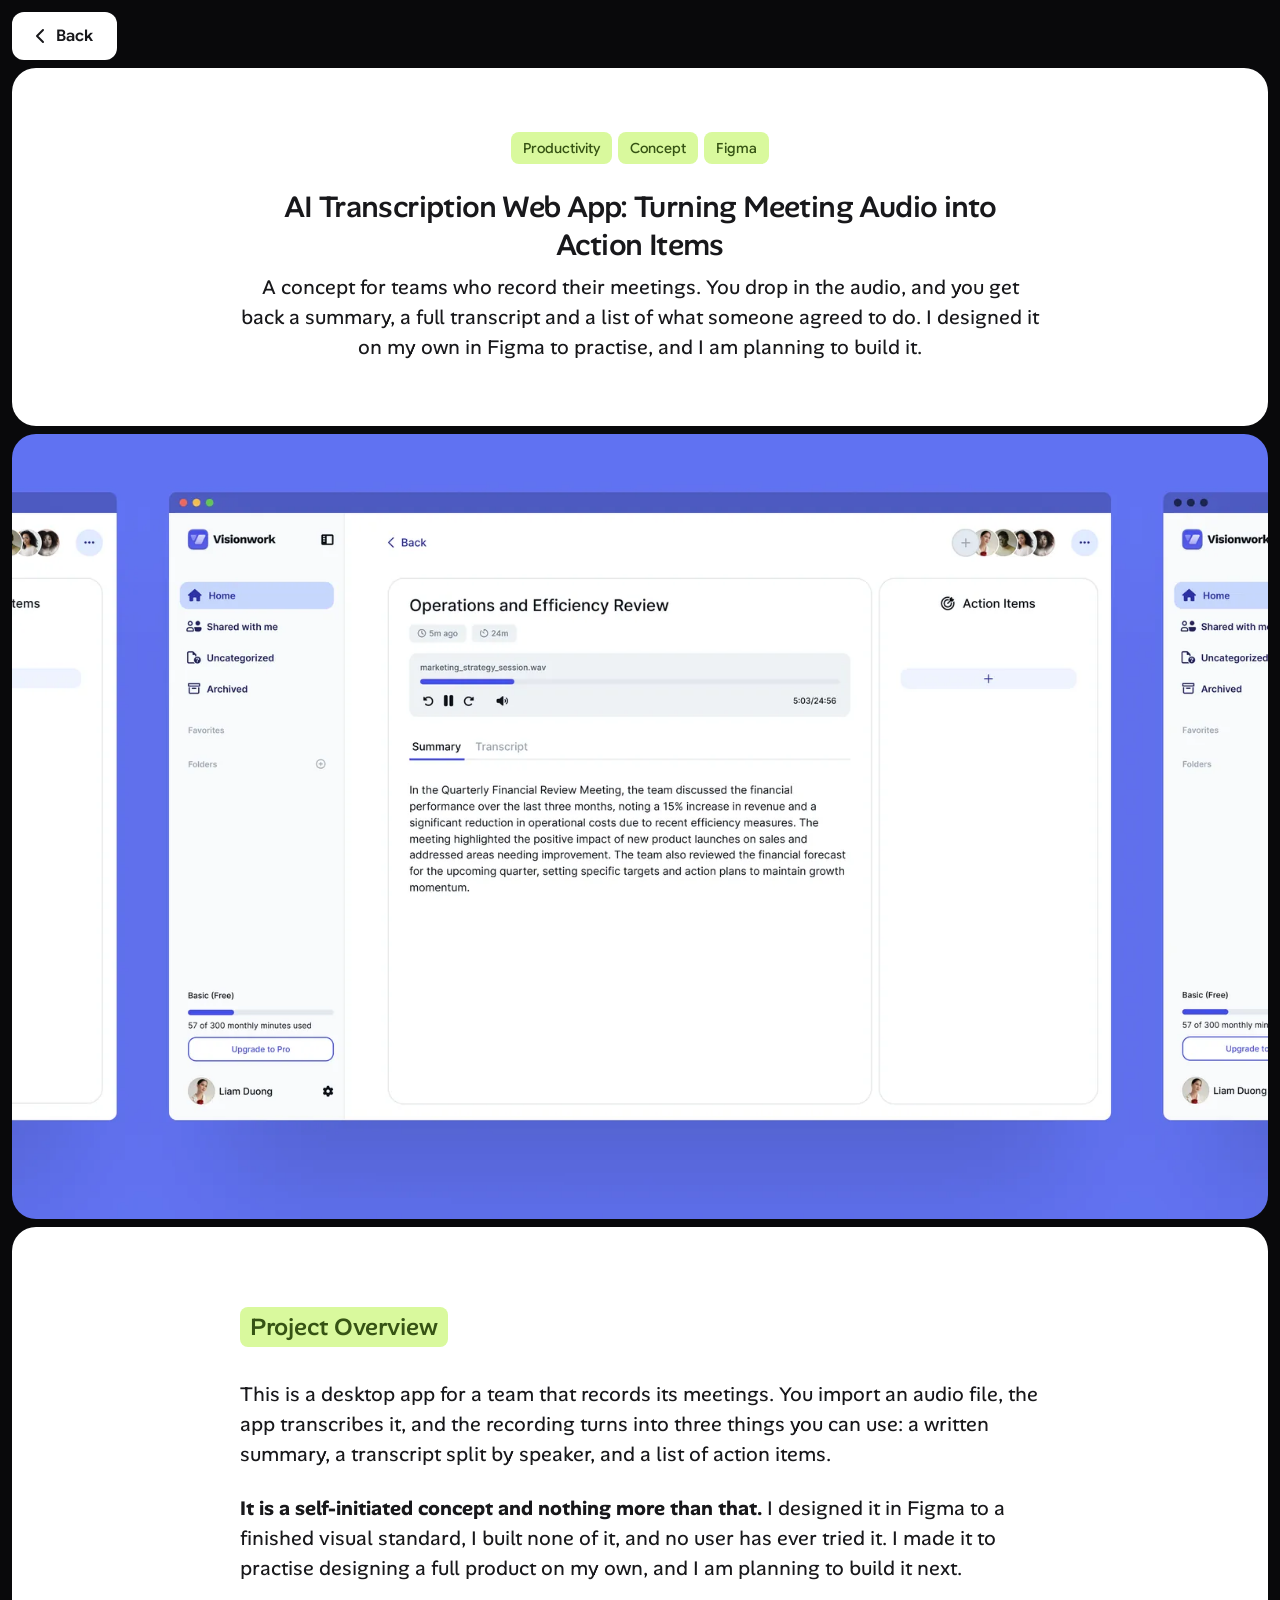
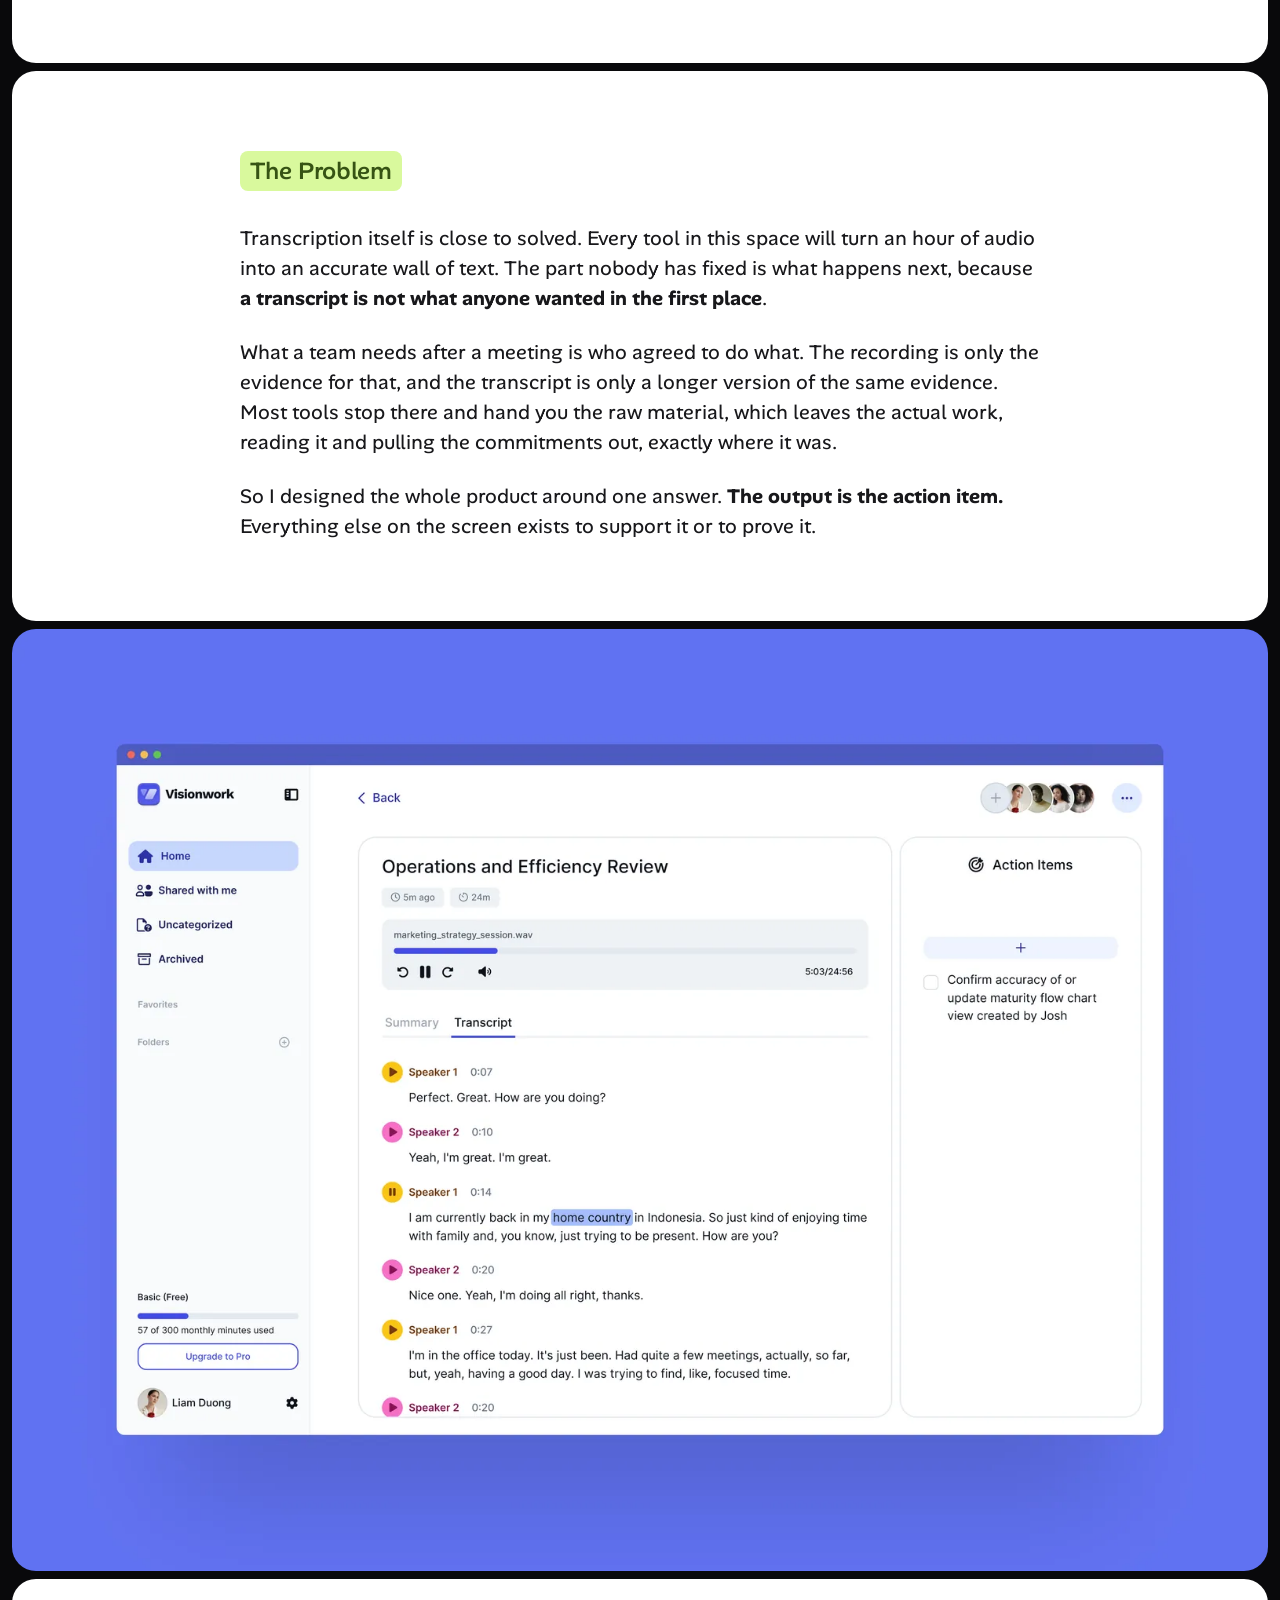
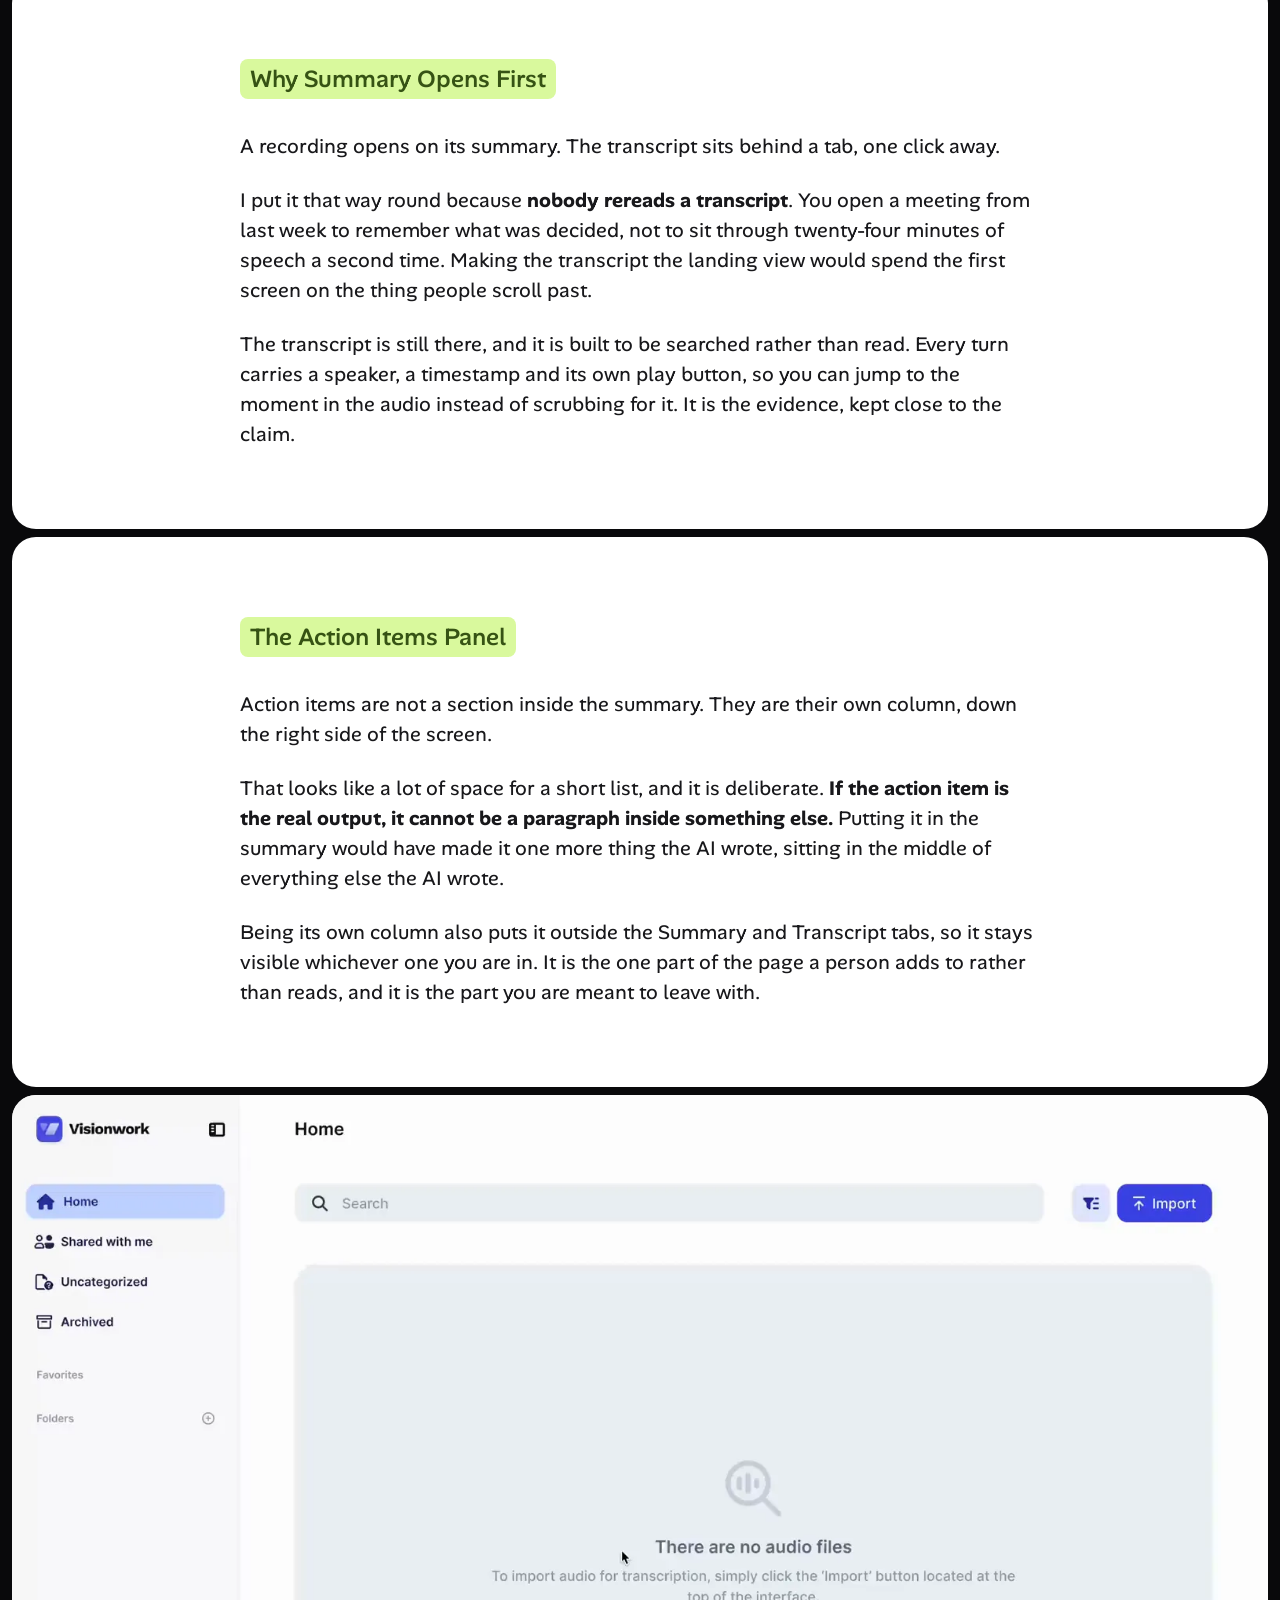
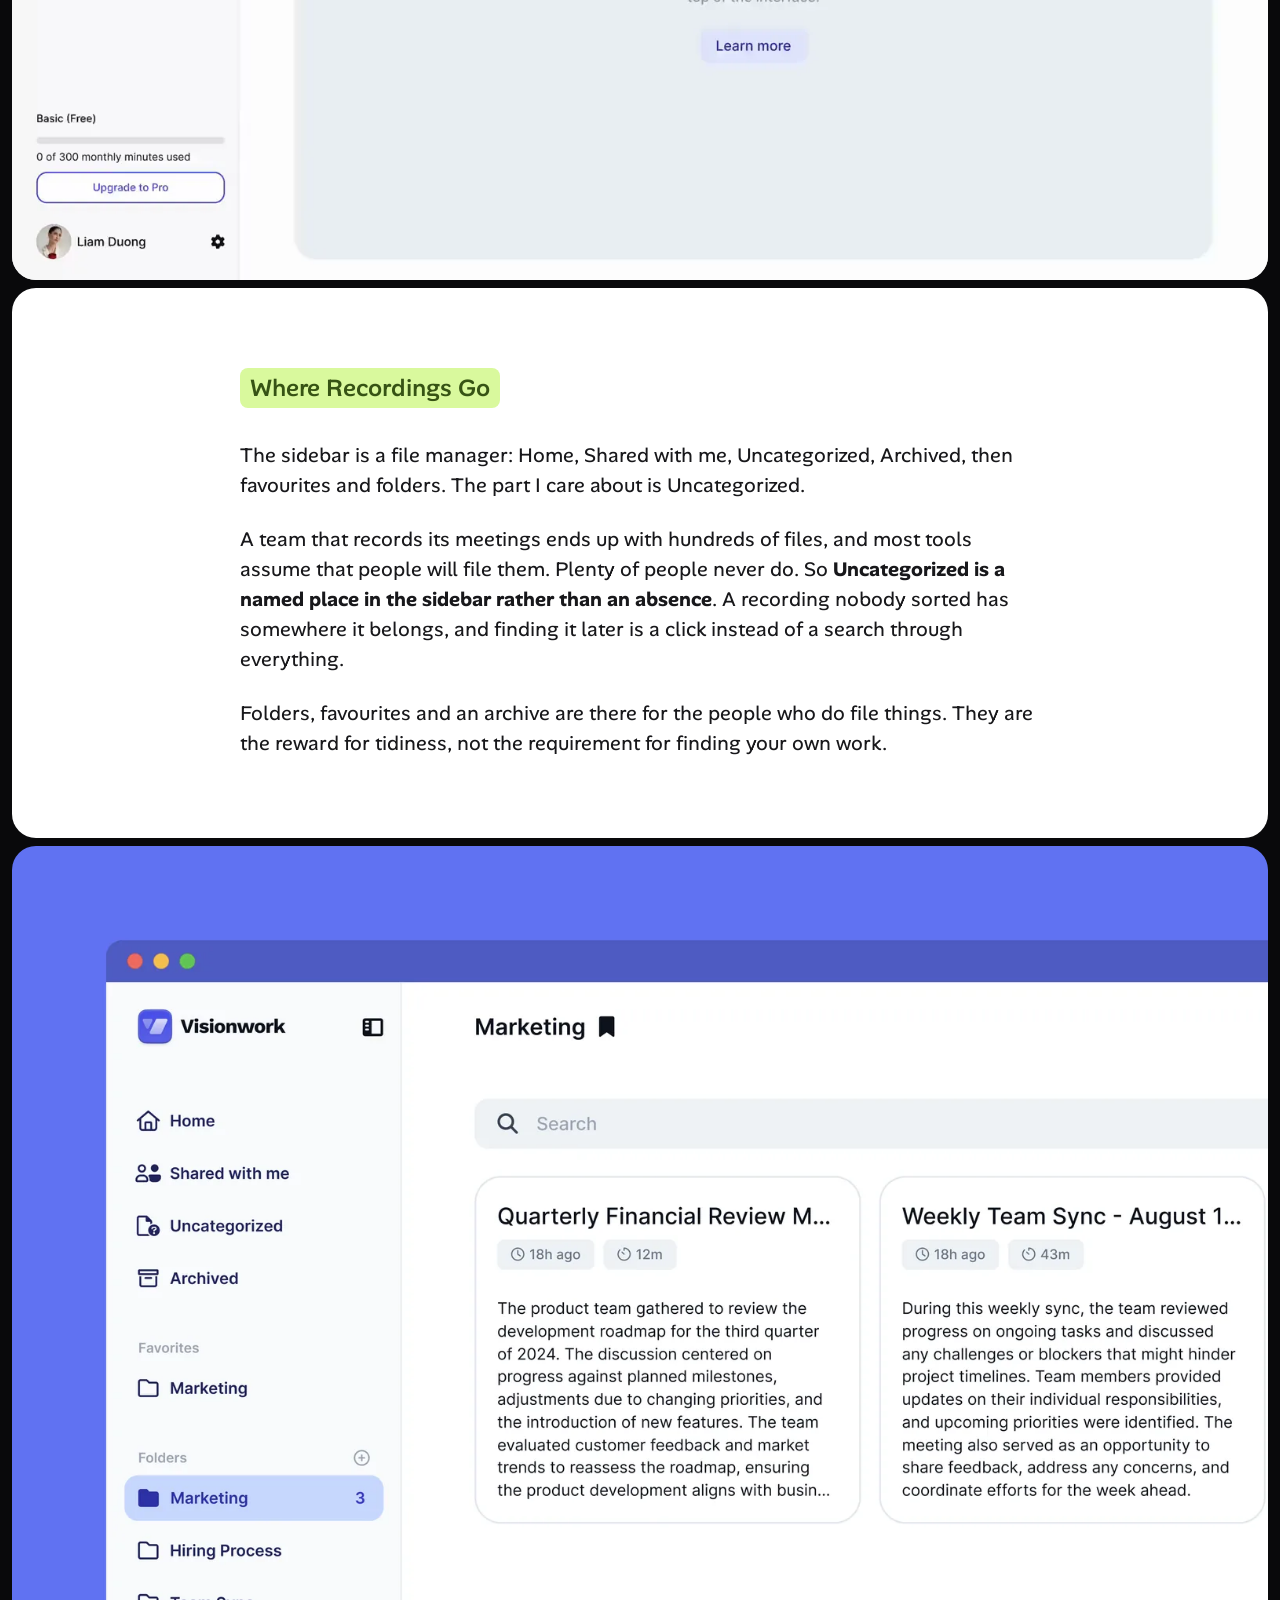
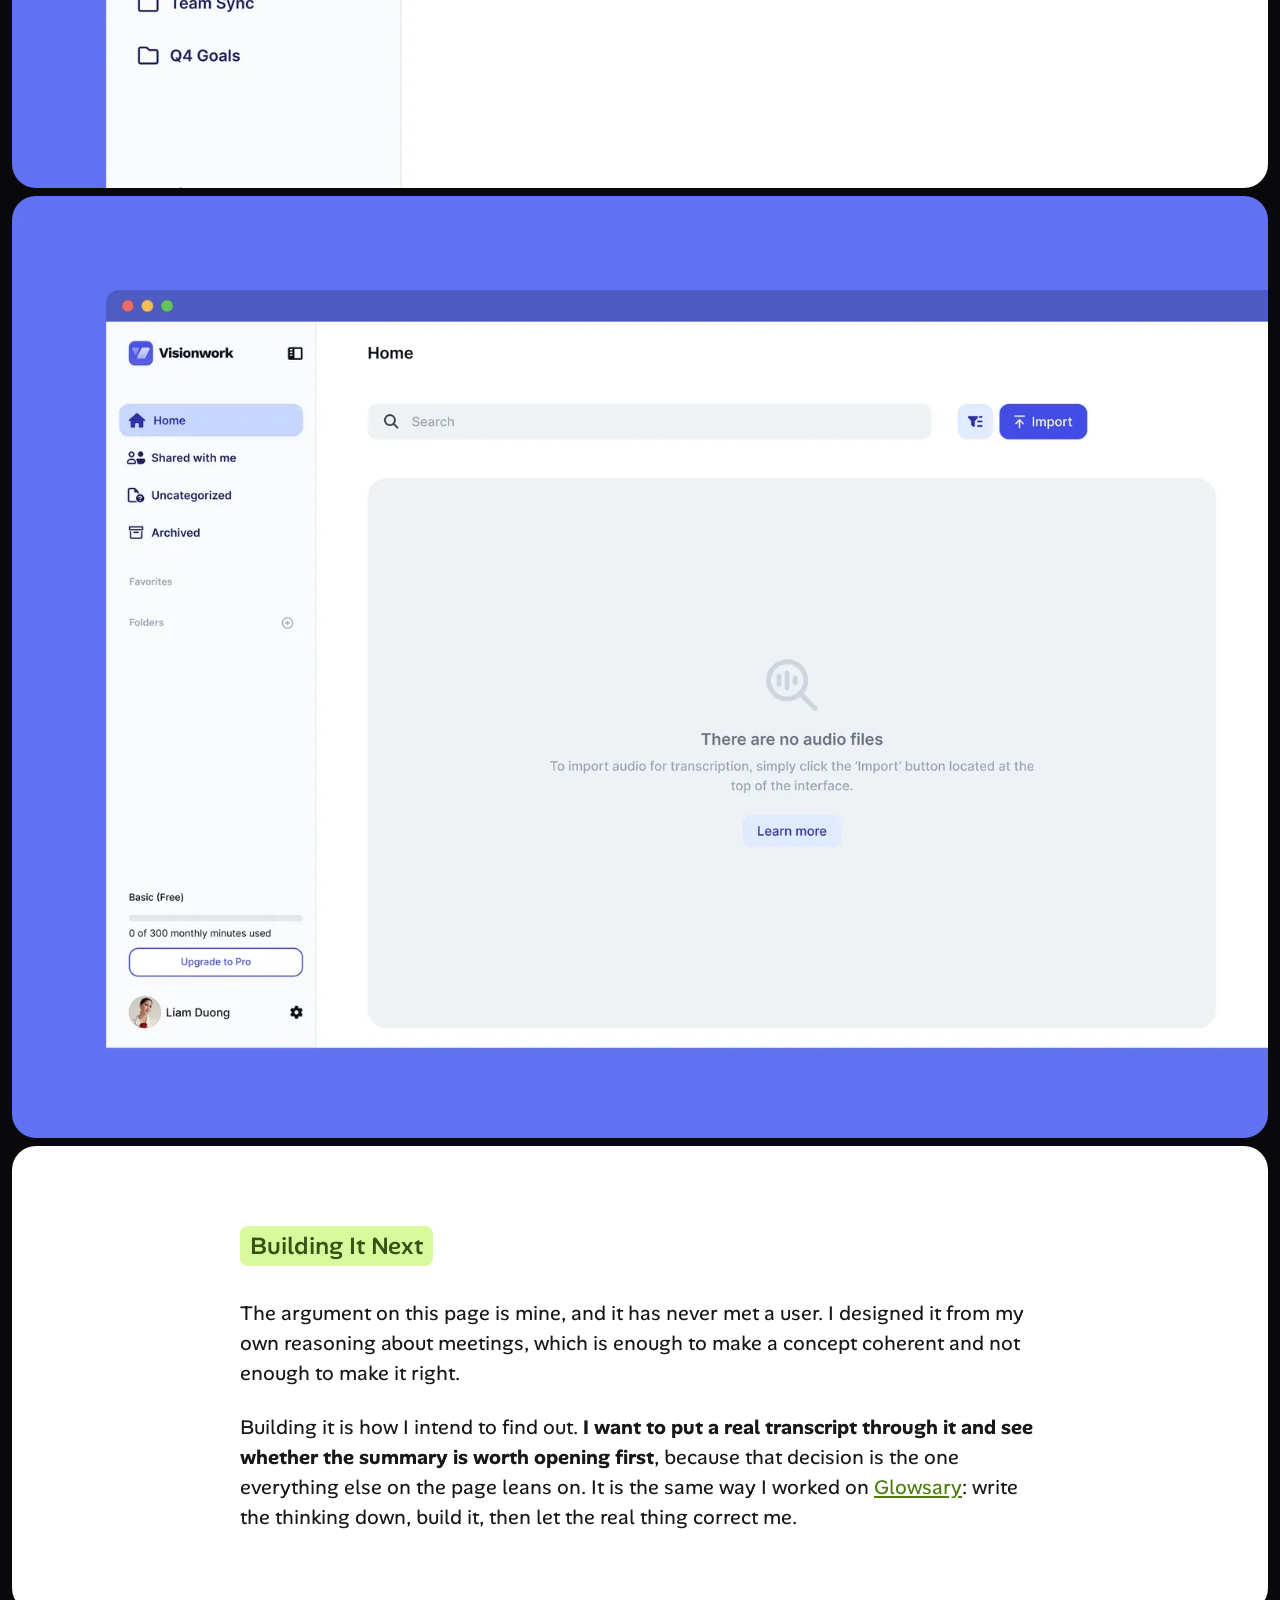
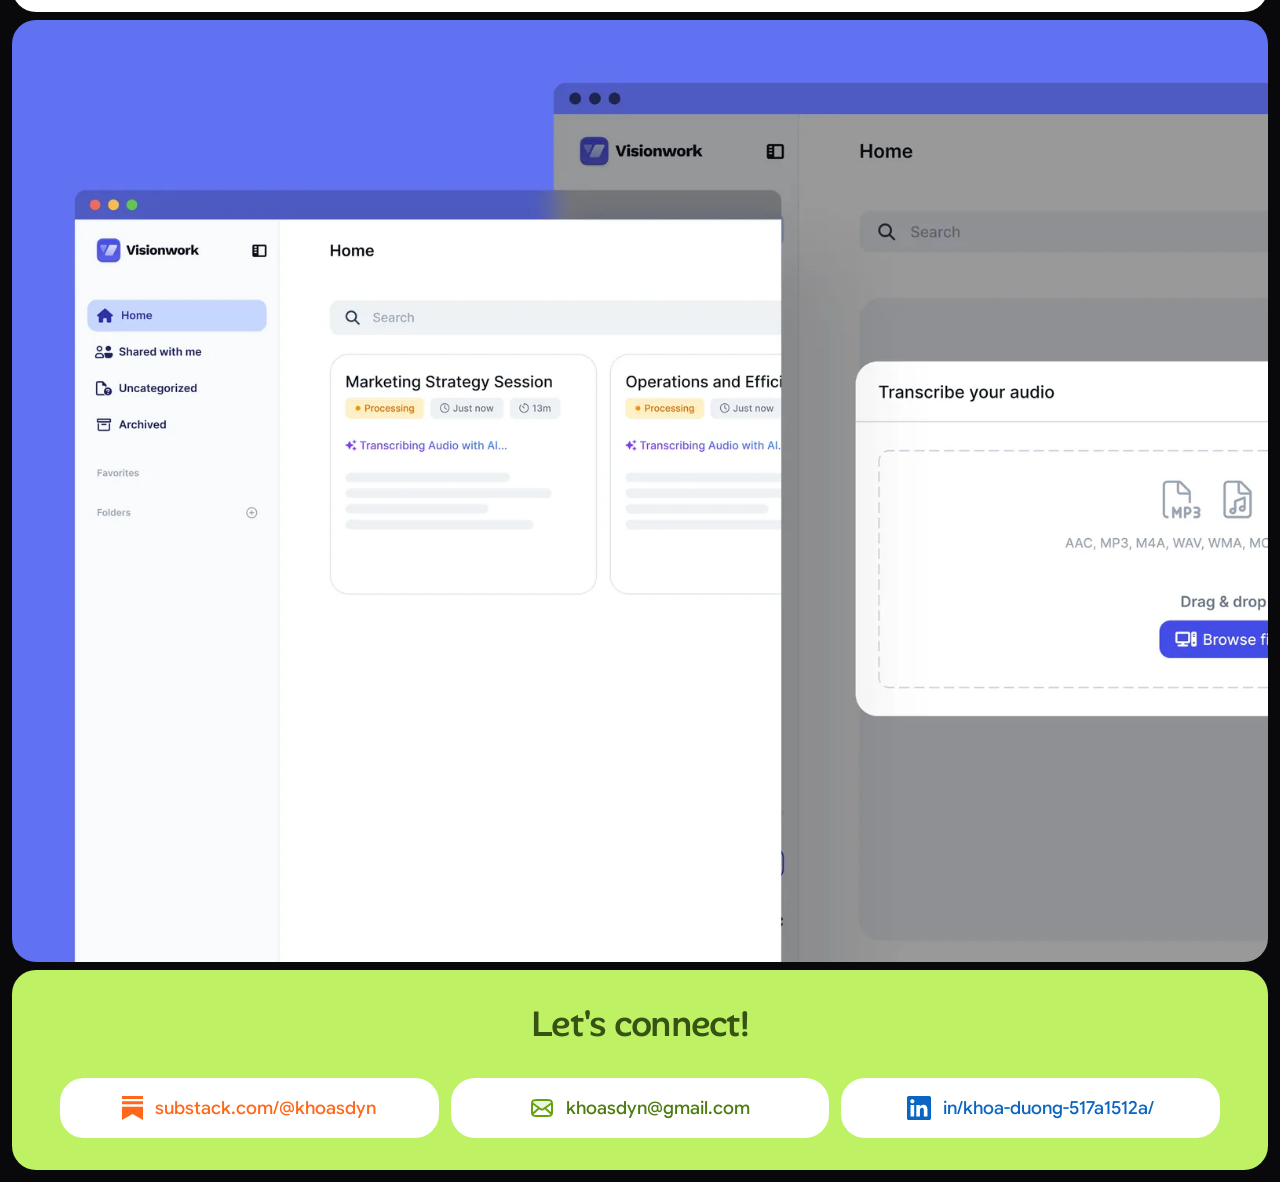
==== commit 12345d36: "Fix the About photo collapsing to zero width on desktop, plus contrast, landmark and label fixes" ====
--- a/ai-transcription.html
+++ b/ai-transcription.html
@@ -160,7 +160,7 @@
 
     <div class="contact-cards">
       <a class="contact-card contact-substack" href="https://substack.com/@khoasdyn"
-         target="_blank" rel="noopener noreferrer" aria-label="Read my writing on Substack">
+         target="_blank" rel="noopener noreferrer" aria-label="Read my writing on Substack: substack.com/@khoasdyn">
         <img src="assets/logos/substack-logo.svg" alt="" width="21" height="24">substack.com/@khoasdyn
       </a>
       <a class="contact-card contact-email" href="mailto:khoasdyn@gmail.com"
@@ -168,7 +168,7 @@
         <img src="assets/logos/email-icon.svg" alt="" width="24" height="24">khoasdyn@gmail.com
       </a>
       <a class="contact-card contact-linkedin" href="https://www.linkedin.com/in/khoa-duong-517a1512a/"
-         target="_blank" rel="noopener noreferrer" aria-label="Connect with me on LinkedIn">
+         target="_blank" rel="noopener noreferrer" aria-label="Connect with me on LinkedIn: in/khoa-duong-517a1512a/">
         <img src="assets/logos/linkedin-logo.svg" alt="" width="24" height="24">in/khoa-duong-517a1512a/
       </a>
     </div>
--- a/css/style.css
+++ b/css/style.css
@@ -85,7 +85,7 @@
 
   --text:          var(--zinc-900);   /* headings and primary copy */
   /* Inline links in case study copy. lime-600 is only 3.1:1 on white, so
-     links use lime-700 at 5.4:1 instead. */
+     links use lime-700 at 5.0:1 instead. */
   --link:          var(--lime-700);
   --text-muted:    var(--zinc-600);
   --text-subtle:   var(--zinc-500);   /* education sub-labels */
@@ -118,7 +118,7 @@
   /* Case study body blocks sit taller than the homepage cards */
   --pad-y-case: 80px;
   /* The reading measure. Case study copy is capped at this width and centred
-     in its card, so a line stays around 80 characters instead of running the
+     in its card, so a line stays around 65 characters instead of running the
      full 1416px. Images are deliberately not capped. */
   --measure: 800px;
 
@@ -344,7 +344,14 @@
   font-weight: 400;
 }
 
+/* The width has to be stated. As a flex item with no basis, the photo took its
+   size from the image inside it, and that image is `width: 100%` of a container
+   whose width was not yet known, so it resolved to zero: the portrait collapsed
+   to nothing on every screen above 900px and, being lazy, never even loaded.
+   A percentage of the row keeps it square and roughly the height of the card
+   beside it, which is what the design draws. */
 .about-photo {
+  width: clamp(240px, 30%, 440px);
   aspect-ratio: 1;
   border-radius: var(--radius-4xl);
   overflow: hidden;
@@ -553,8 +560,12 @@
 .contact-card:hover { transform: translateY(-2px); }
 .contact-card img { flex-shrink: 0; }
 
+/* The two third-party labels carry their own brand colour so each matches its
+   own logo. The email label has no logo to match, so it uses the same lime as
+   an inline link: lime-600 was both a raw primitive in a component rule and
+   only 3.1:1 on white, which fails WCAG AA. --link is lime-700 at 5.0:1. */
 .contact-substack { color: var(--brand-substack); }
-.contact-email    { color: var(--lime-600); }
+.contact-email    { color: var(--link); }
 .contact-linkedin { color: var(--brand-linkedin); }
 
 /* =========================================================
@@ -587,10 +598,11 @@
 }
 .back-btn:hover { background: var(--surface-muted); }
 
-/* The case study itself, wrapped in <main> so the page has a main landmark and
-   the skip link lands on the content rather than on a heading. It repeats
-   `.page`'s column so nesting it changes nothing visually. */
-.cs-main {
+/* The <main> landmark on every page: the case study on a project page, the whole
+   body of the homepage on index.html. It repeats `.page`'s column, so nesting it
+   changes nothing visually. */
+.cs-main,
+.page-main {
   display: flex;
   flex-direction: column;
   gap: var(--gap-section);
@@ -696,7 +708,6 @@
   letter-spacing: normal;
 }
 
-/* Full-bleed 16:9 image. No white card around it, the image is the card. */
 /* Body media keeps whatever shape it was exported at. No fixed box and no
    object-fit, so nothing is ever cropped: the figure is as tall as the image
    inside it. A 4:3 screenshot stays 4:3, a 16:9 one stays 16:9. */
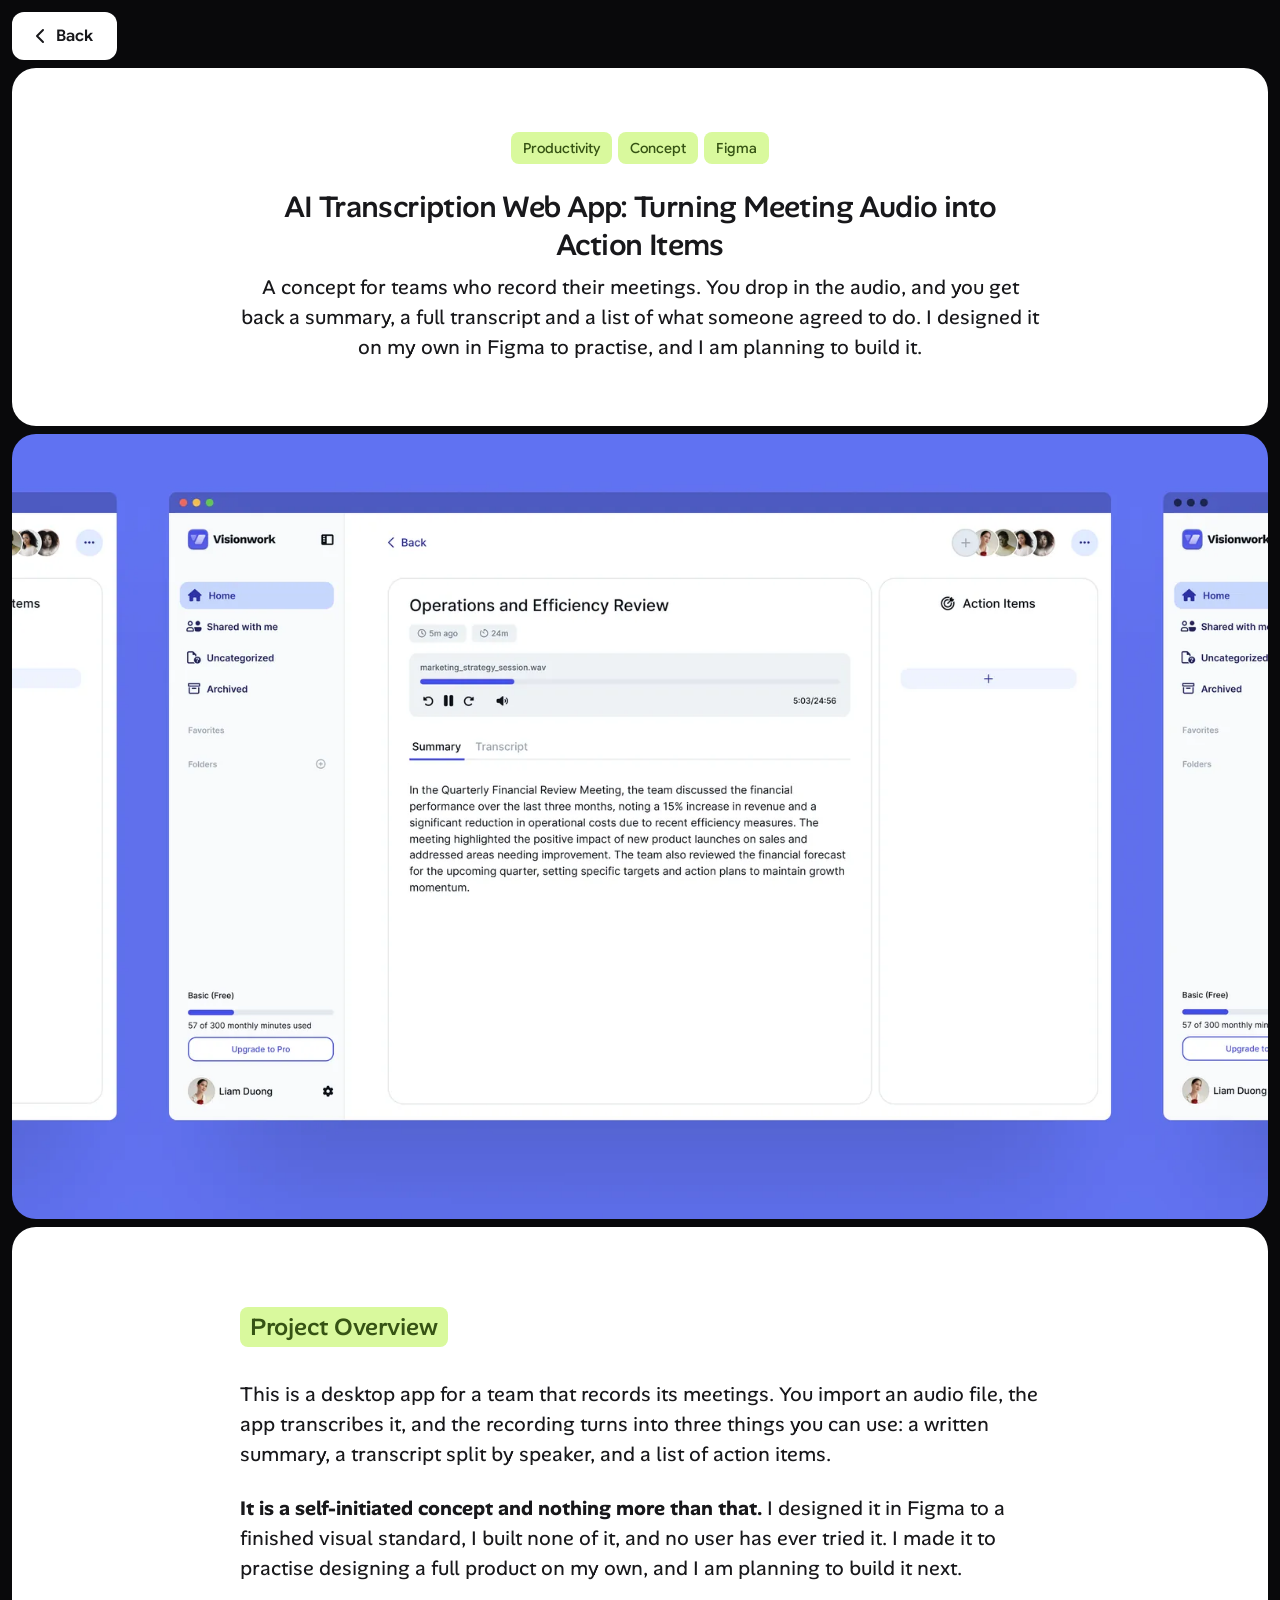
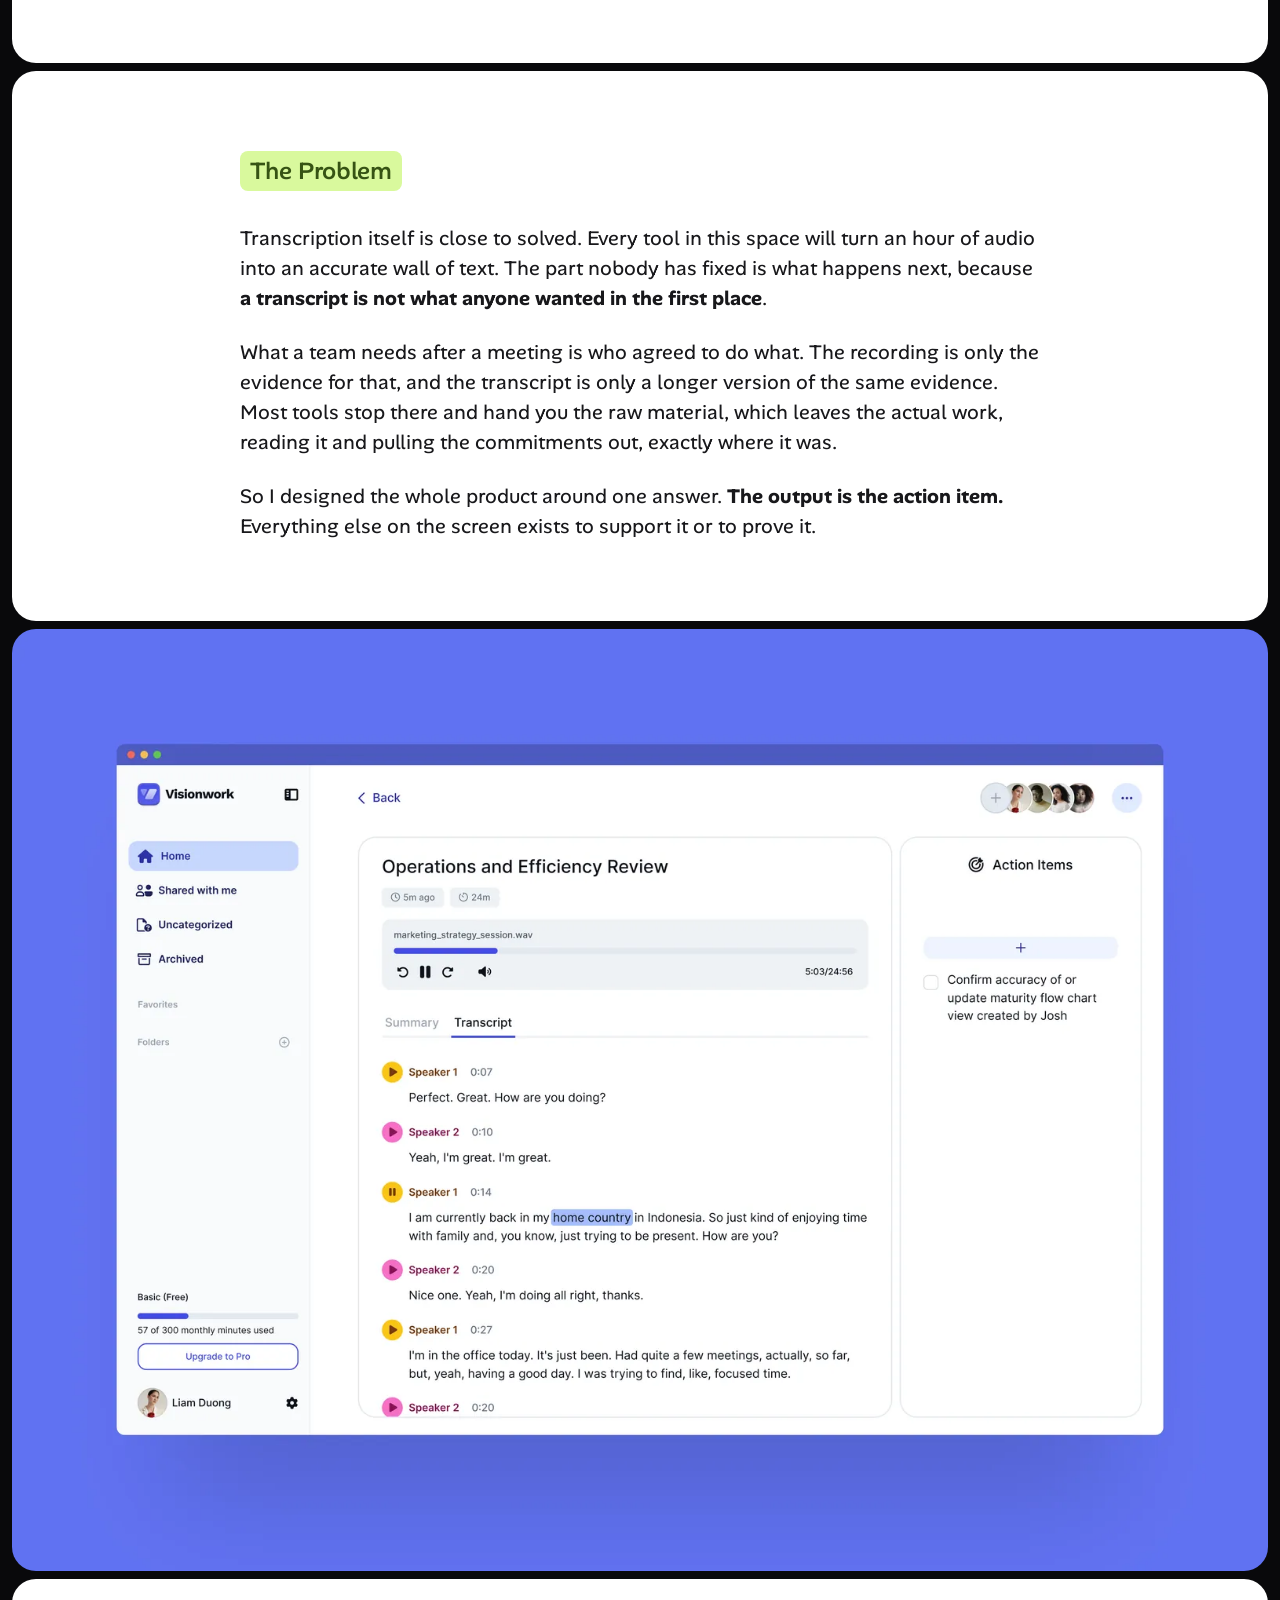
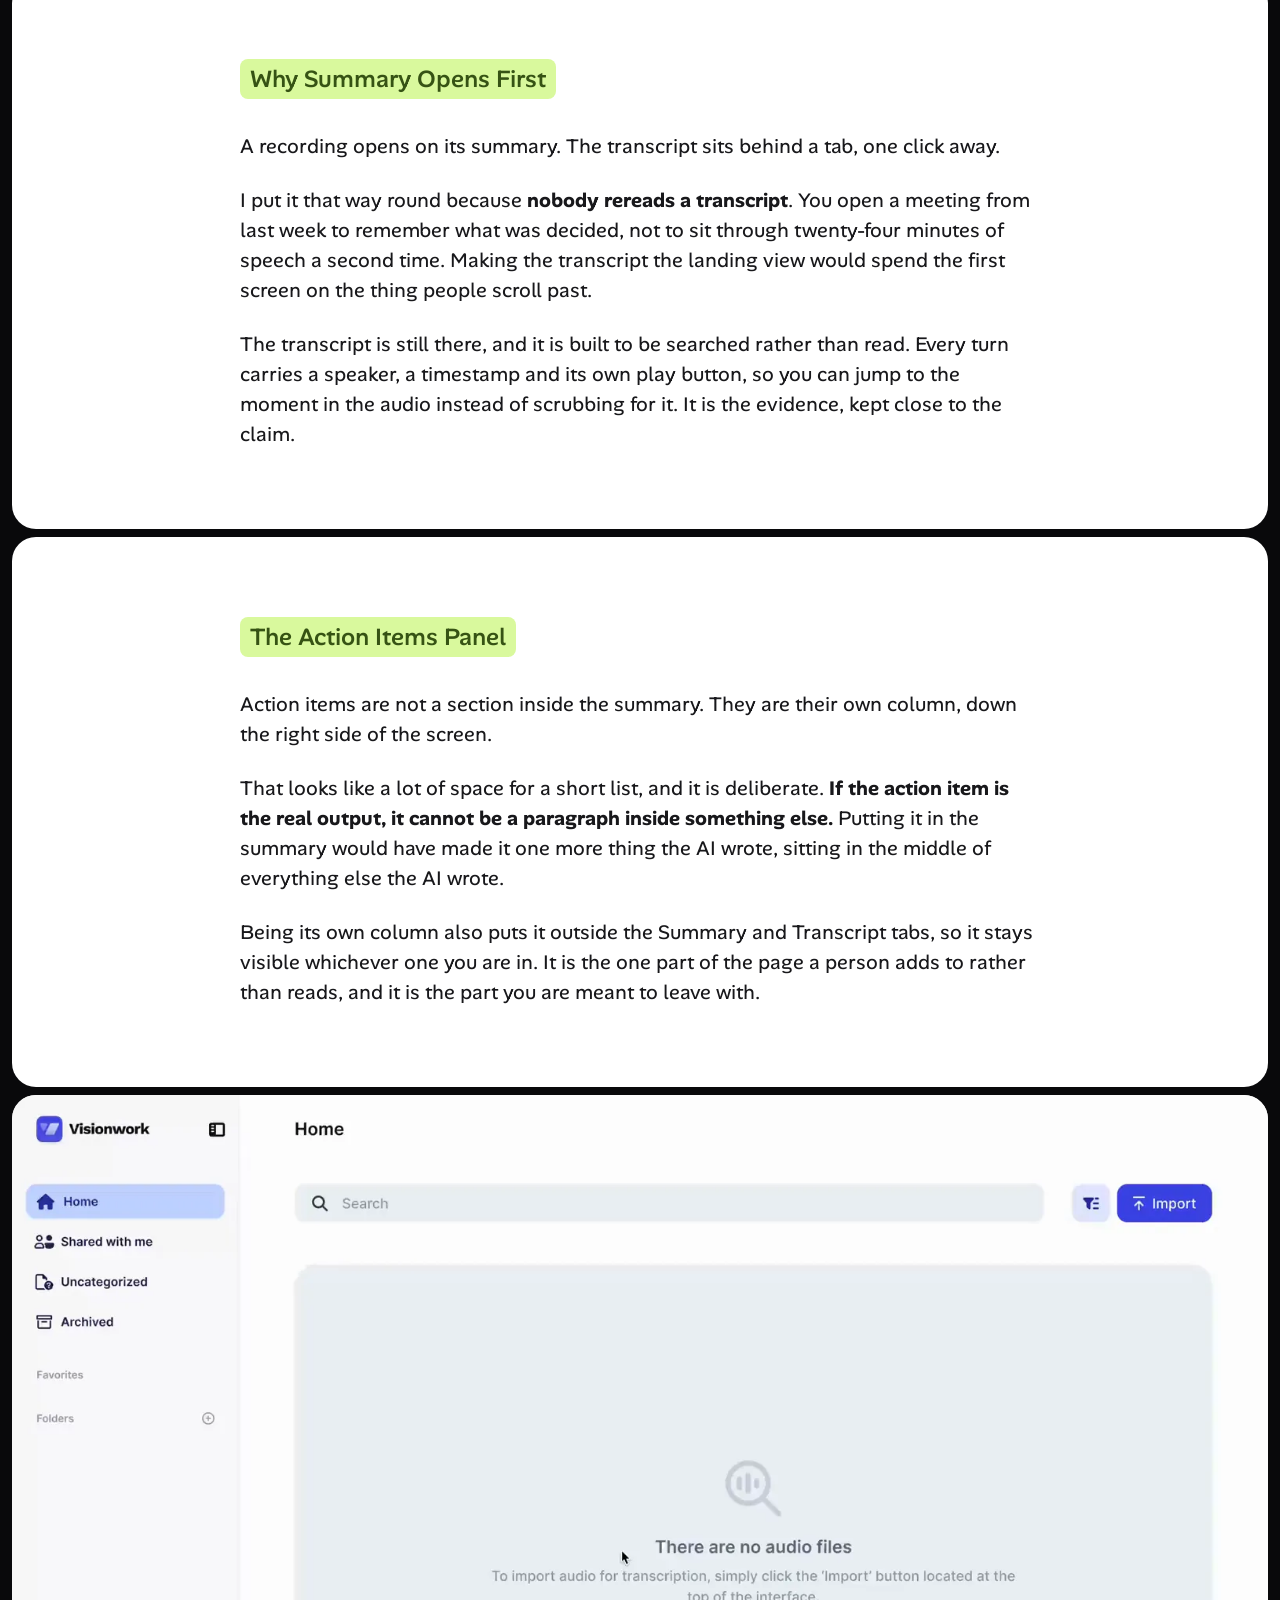
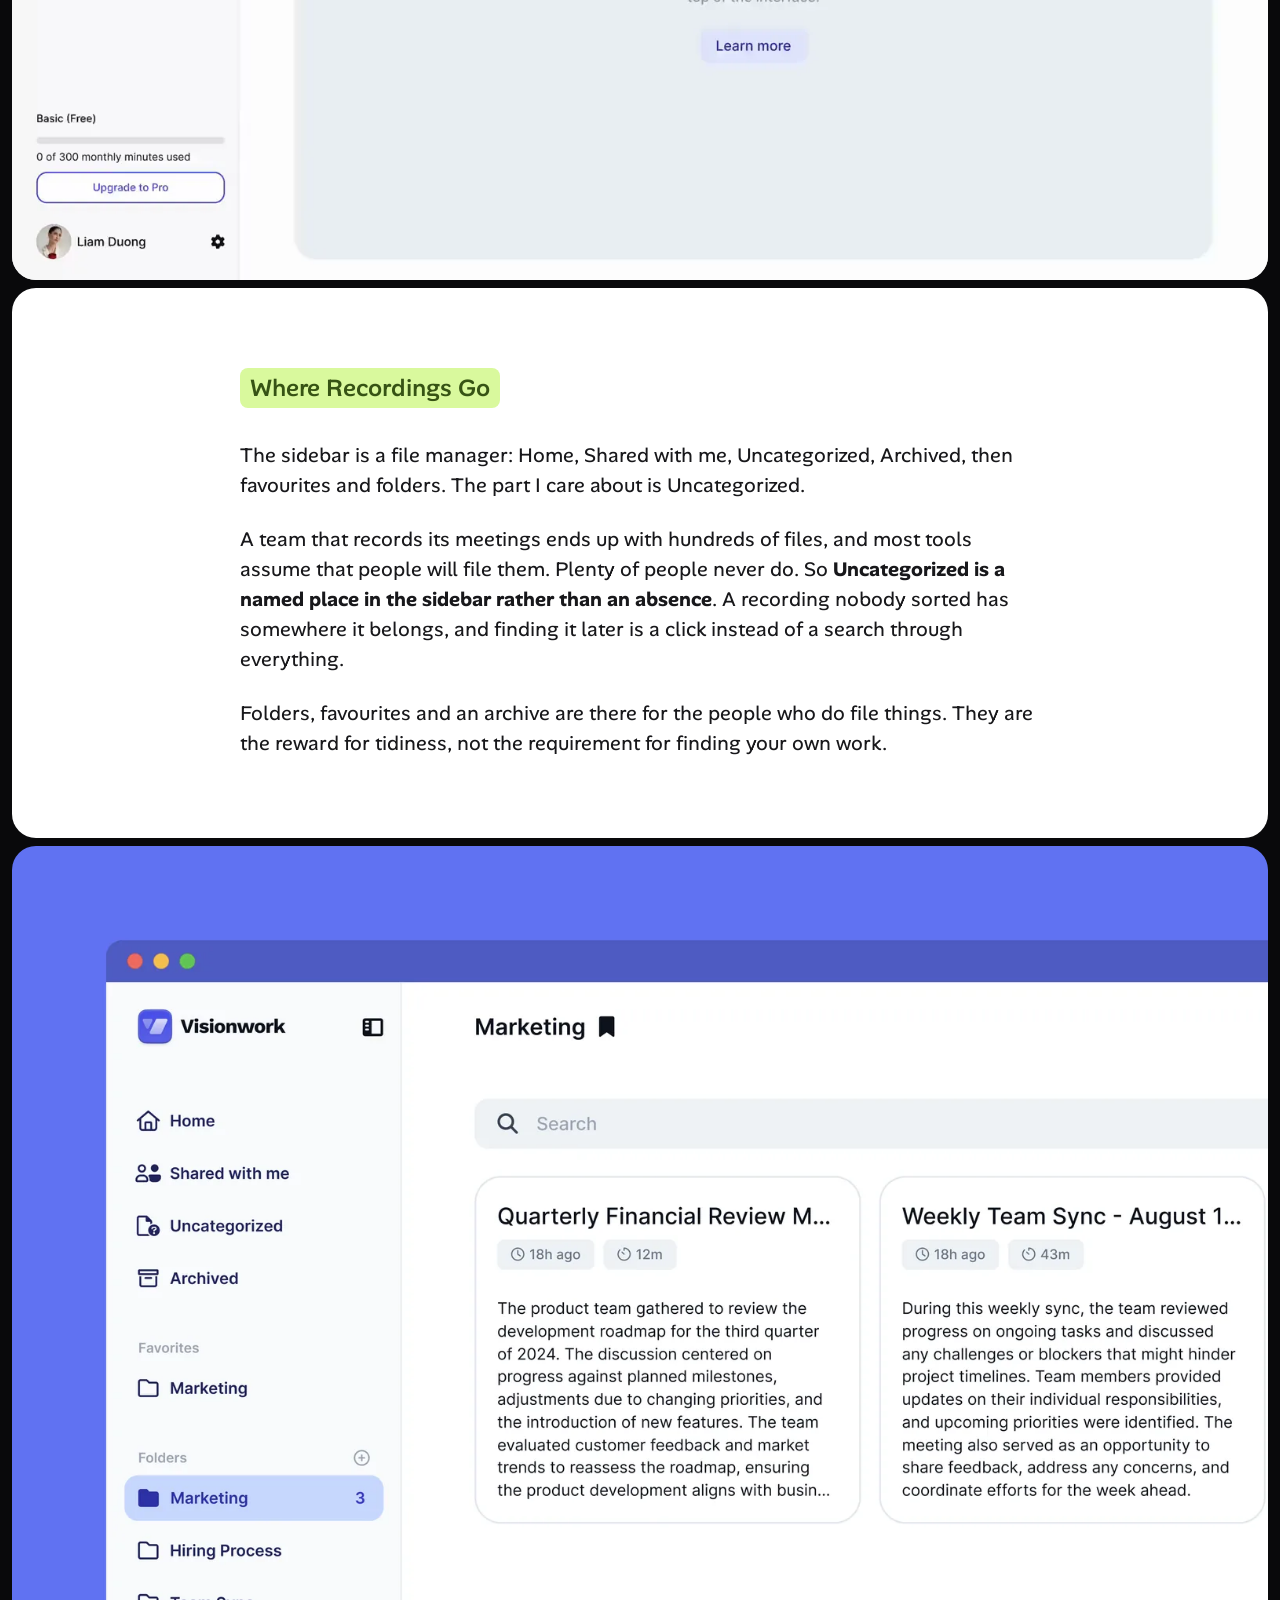
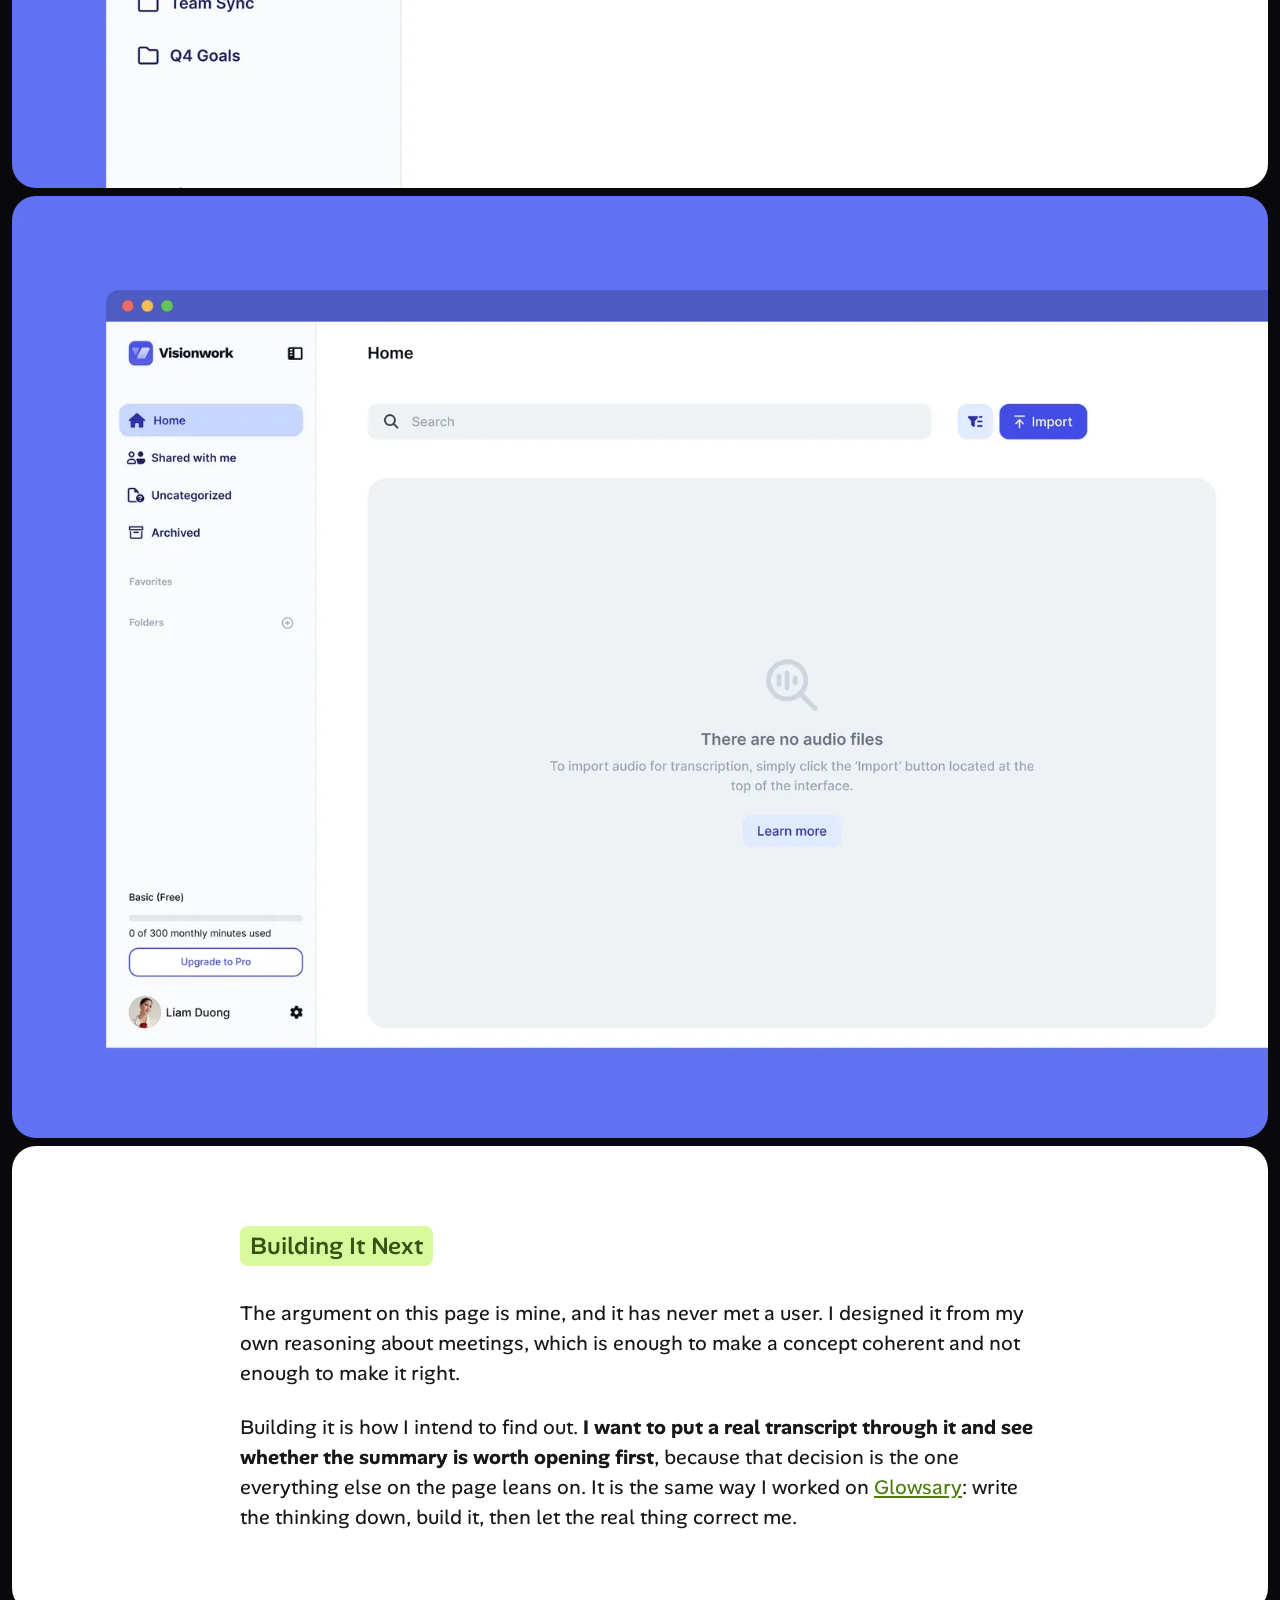
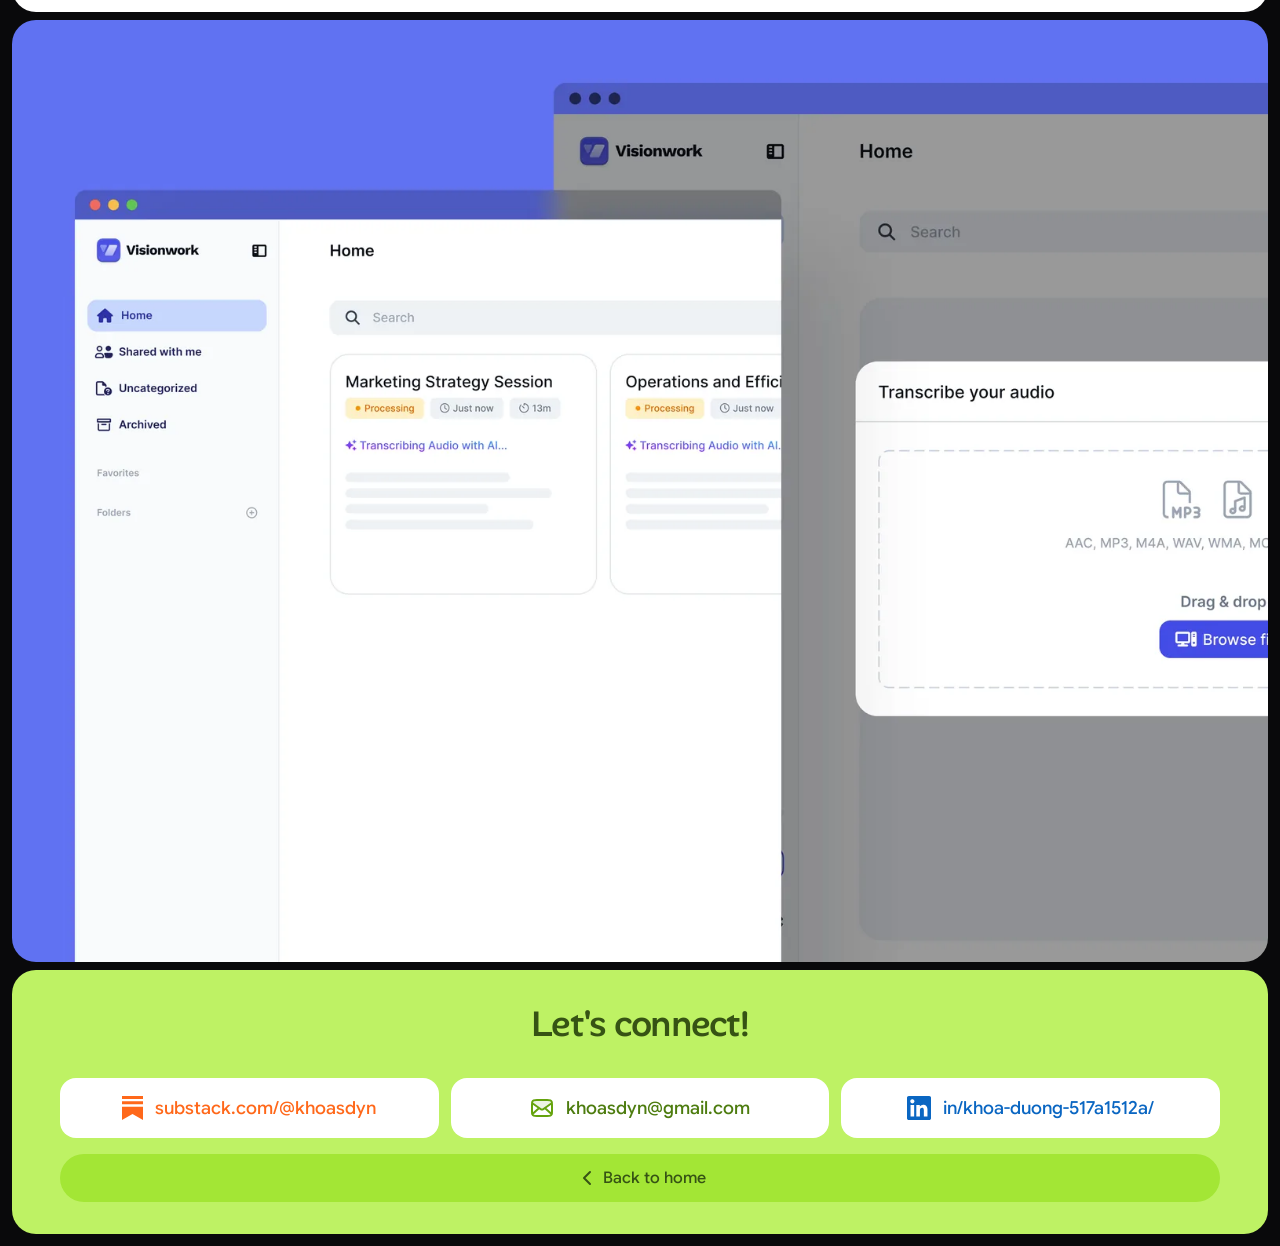
==== commit 277b6357: "Add the footer nav button from Figma and reduce the contact card radius" ====
--- a/ai-transcription.html
+++ b/ai-transcription.html
@@ -154,24 +154,34 @@
   </main>
 
   <!-- ============ CONTACT ============
-       Same block as the homepage footer, kept identical on purpose. -->
+       The same block as the homepage footer apart from the nav button at the
+       bottom, which is the "Back to home" variant here and "Back to top" there. -->
   <footer class="contact">
-    <h2>Let's connect!</h2>
+    <div class="contact-body">
+      <h2>Let's connect!</h2>
 
-    <div class="contact-cards">
-      <a class="contact-card contact-substack" href="https://substack.com/@khoasdyn"
-         target="_blank" rel="noopener noreferrer" aria-label="Read my writing on Substack: substack.com/@khoasdyn">
-        <img src="assets/logos/substack-logo.svg" alt="" width="21" height="24">substack.com/@khoasdyn
-      </a>
-      <a class="contact-card contact-email" href="mailto:khoasdyn@gmail.com"
-         aria-label="Email me at khoasdyn@gmail.com">
-        <img src="assets/logos/email-icon.svg" alt="" width="24" height="24">khoasdyn@gmail.com
-      </a>
-      <a class="contact-card contact-linkedin" href="https://www.linkedin.com/in/khoa-duong-517a1512a/"
-         target="_blank" rel="noopener noreferrer" aria-label="Connect with me on LinkedIn: in/khoa-duong-517a1512a/">
-        <img src="assets/logos/linkedin-logo.svg" alt="" width="24" height="24">in/khoa-duong-517a1512a/
-      </a>
+      <div class="contact-cards">
+        <a class="contact-card contact-substack" href="https://substack.com/@khoasdyn"
+           target="_blank" rel="noopener noreferrer" aria-label="Read my writing on Substack: substack.com/@khoasdyn">
+          <img src="assets/logos/substack-logo.svg" alt="" width="21" height="24">substack.com/@khoasdyn
+        </a>
+        <a class="contact-card contact-email" href="mailto:khoasdyn@gmail.com"
+           aria-label="Email me at khoasdyn@gmail.com">
+          <img src="assets/logos/email-icon.svg" alt="" width="24" height="24">khoasdyn@gmail.com
+        </a>
+        <a class="contact-card contact-linkedin" href="https://www.linkedin.com/in/khoa-duong-517a1512a/"
+           target="_blank" rel="noopener noreferrer" aria-label="Connect with me on LinkedIn: in/khoa-duong-517a1512a/">
+          <img src="assets/logos/linkedin-logo.svg" alt="" width="24" height="24">in/khoa-duong-517a1512a/
+        </a>
+      </div>
     </div>
+
+    <!-- The "Back to home" variant, which is the one a case study carries.
+         It repeats the back button at the top of the page on purpose, so the
+         reader does not have to scroll back up to leave. -->
+    <a class="contact-nav" href="index.html">
+      <i class="icon i-chevron-left" aria-hidden="true"></i>Back to home
+    </a>
   </footer>
 
 </div>
--- a/css/style.css
+++ b/css/style.css
@@ -262,6 +262,7 @@
 .icon-32 { width: 32px; height: 32px; }
 
 .i-chevron-left { --icon-url: url("../assets/duotone-icons/arrows/chevron-left.svg"); }
+.i-chevron-up   { --icon-url: url("../assets/duotone-icons/arrows/chevron-up.svg"); }
 .i-folder    { --icon-url: url("../assets/duotone-icons/files/folder.svg"); }
 .i-file      { --icon-url: url("../assets/duotone-icons/files/file-attachment-05.svg"); }
 .i-briefcase { --icon-url: url("../assets/duotone-icons/education/briefcase-01.svg"); }
@@ -519,6 +520,9 @@
 /* =========================================================
    Contact
    ========================================================= */
+/* Two gaps rather than one: the heading and the cards belong together at 32px,
+   and the nav button sits closer under them at 16px. That is how the Figma
+   `Footer Section` nests a Container inside the footer. */
 .contact {
   background: var(--brand);
   border-radius: var(--radius-4xl);
@@ -526,7 +530,15 @@
   display: flex;
   flex-direction: column;
   align-items: center;
+  gap: 16px;
+}
+
+.contact-body {
+  display: flex;
+  flex-direction: column;
+  align-items: center;
   gap: 32px;
+  width: 100%;
 }
 .contact h2 {
   font-size: var(--display-md);
@@ -548,7 +560,7 @@
   justify-content: center;
   gap: 12px;
   background: var(--surface);
-  border-radius: var(--radius-4xl);
+  border-radius: var(--radius-2xl);
   padding: 16px;
   font-family: var(--font-body);
   font-weight: 500;
@@ -559,6 +571,30 @@
 }
 .contact-card:hover { transform: translateY(-2px); }
 .contact-card img { flex-shrink: 0; }
+
+/* The one navigation control in the footer, from the Figma `Footer Section`
+   variant set. One per page, never both: the homepage carries "Back to top",
+   a case study carries "Back to home". It lifts on hover like the cards above
+   it rather than changing colour, because the only lime a step darker than
+   --brand-strong drops the label below WCAG AA. */
+.contact-nav {
+  width: 100%;
+  display: flex;
+  align-items: center;
+  justify-content: center;
+  gap: 4px;
+  background: var(--brand-strong);
+  color: var(--brand-ink);
+  border-radius: var(--radius-full);
+  padding: 12px 32px;
+  font-family: var(--font-body);
+  font-weight: 500;
+  font-size: var(--text-md);
+  line-height: var(--lh-md);
+  text-decoration: none;
+  transition: transform .15s ease;
+}
+.contact-nav:hover { transform: translateY(-2px); }
 
 /* The two third-party labels carry their own brand colour so each matches its
    own logo. The email label has no logo to match, so it uses the same lime as
